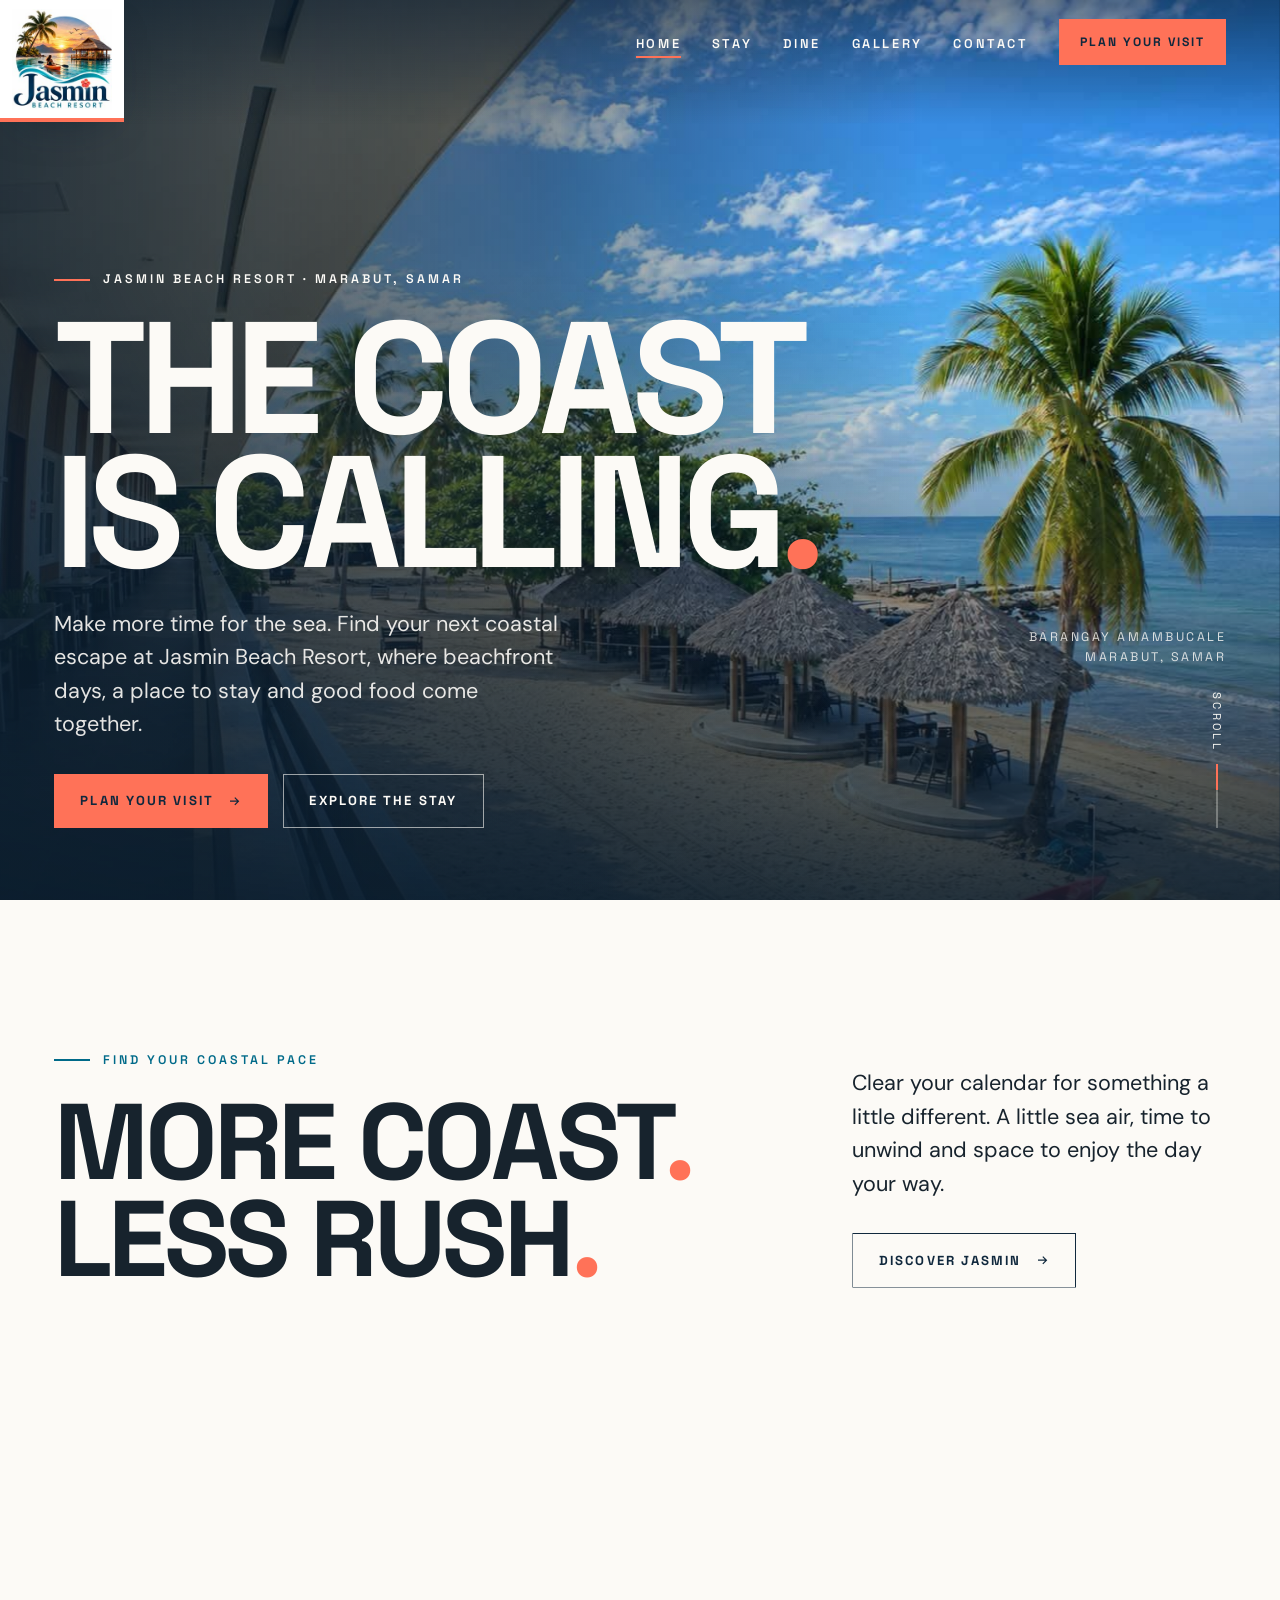
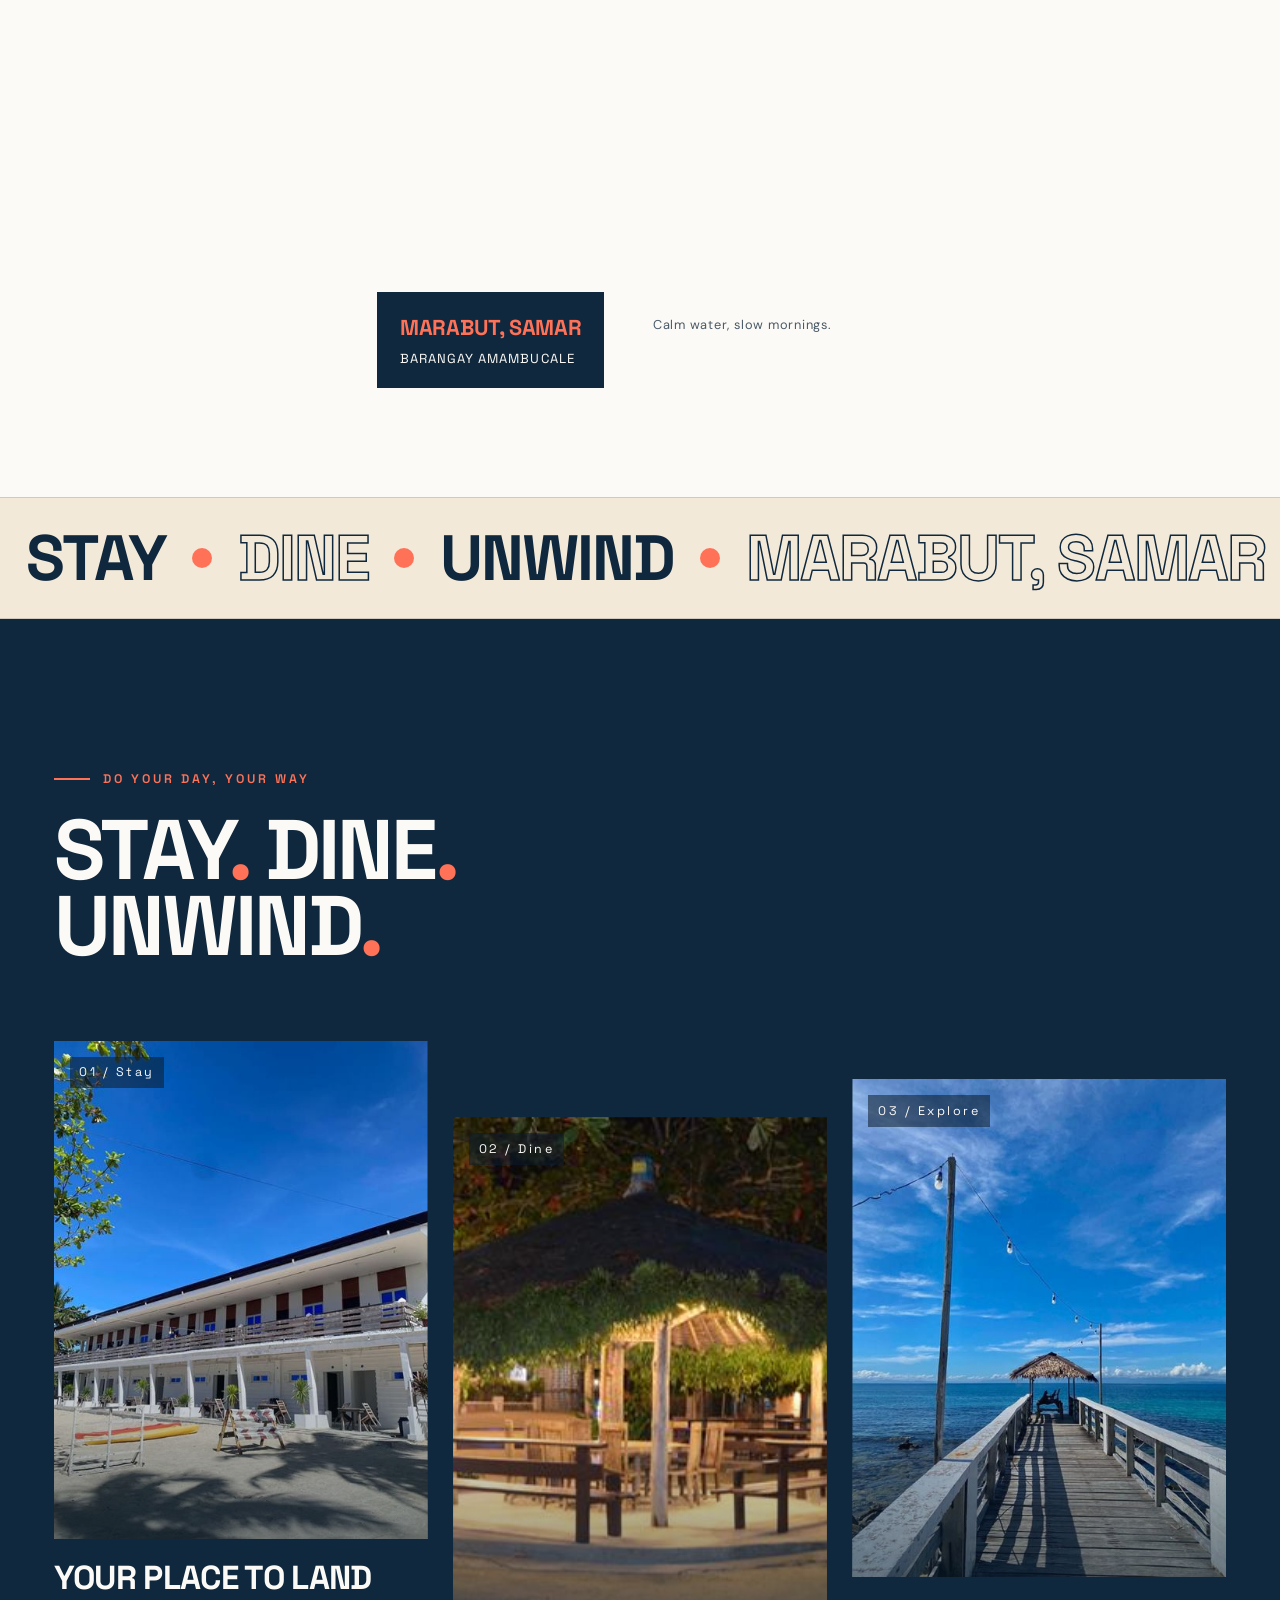
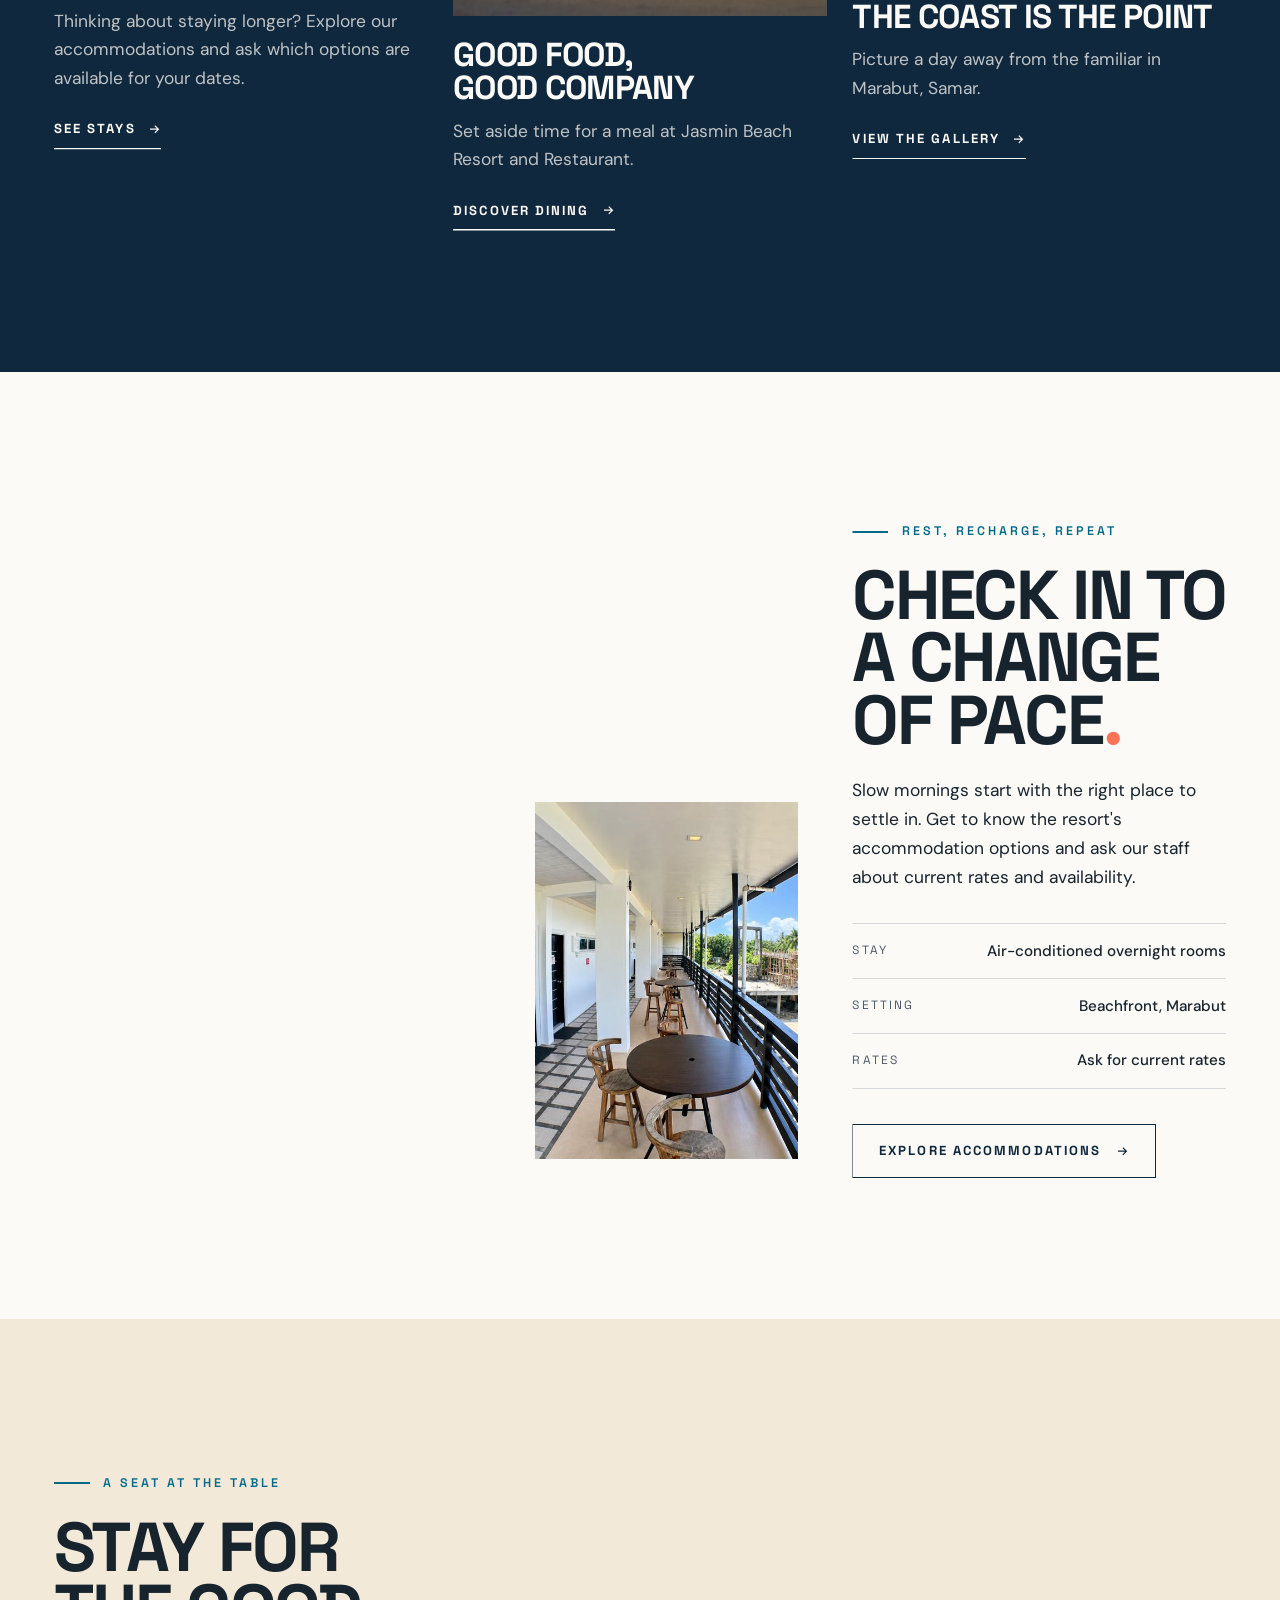
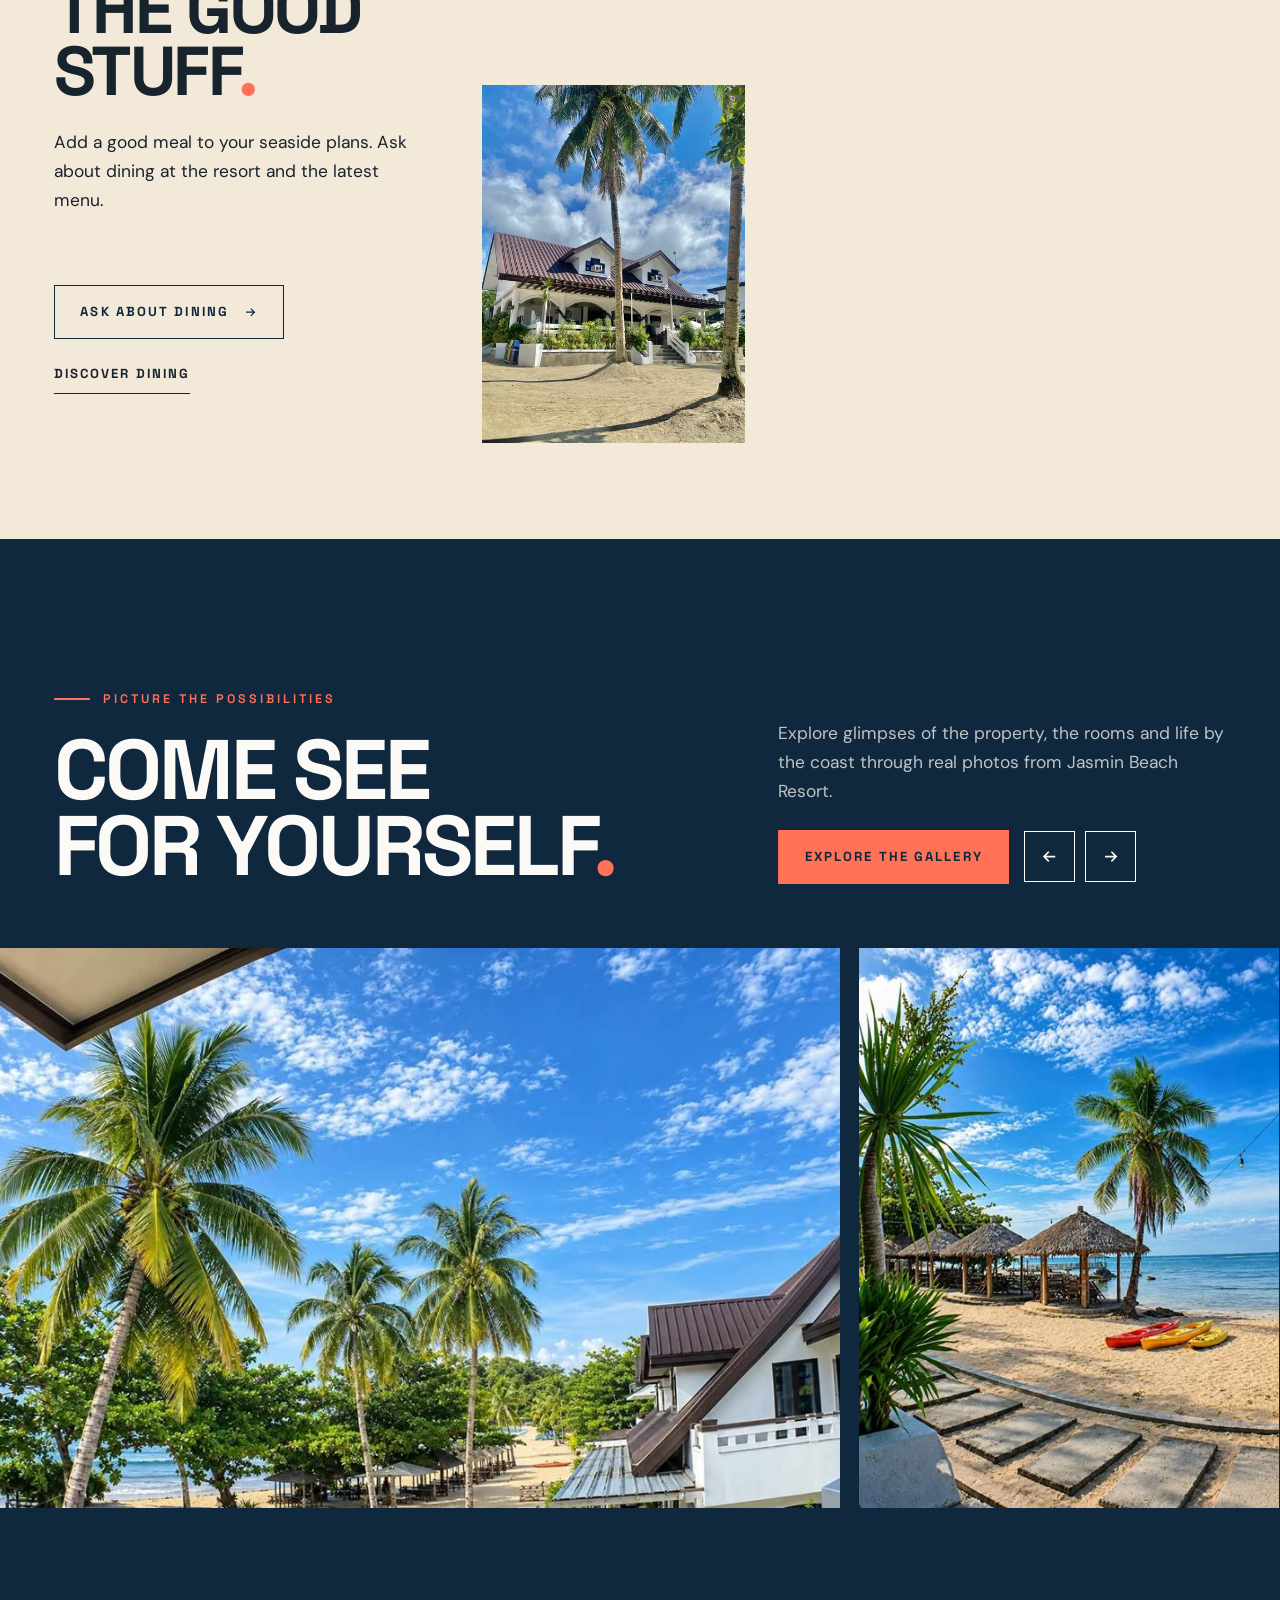
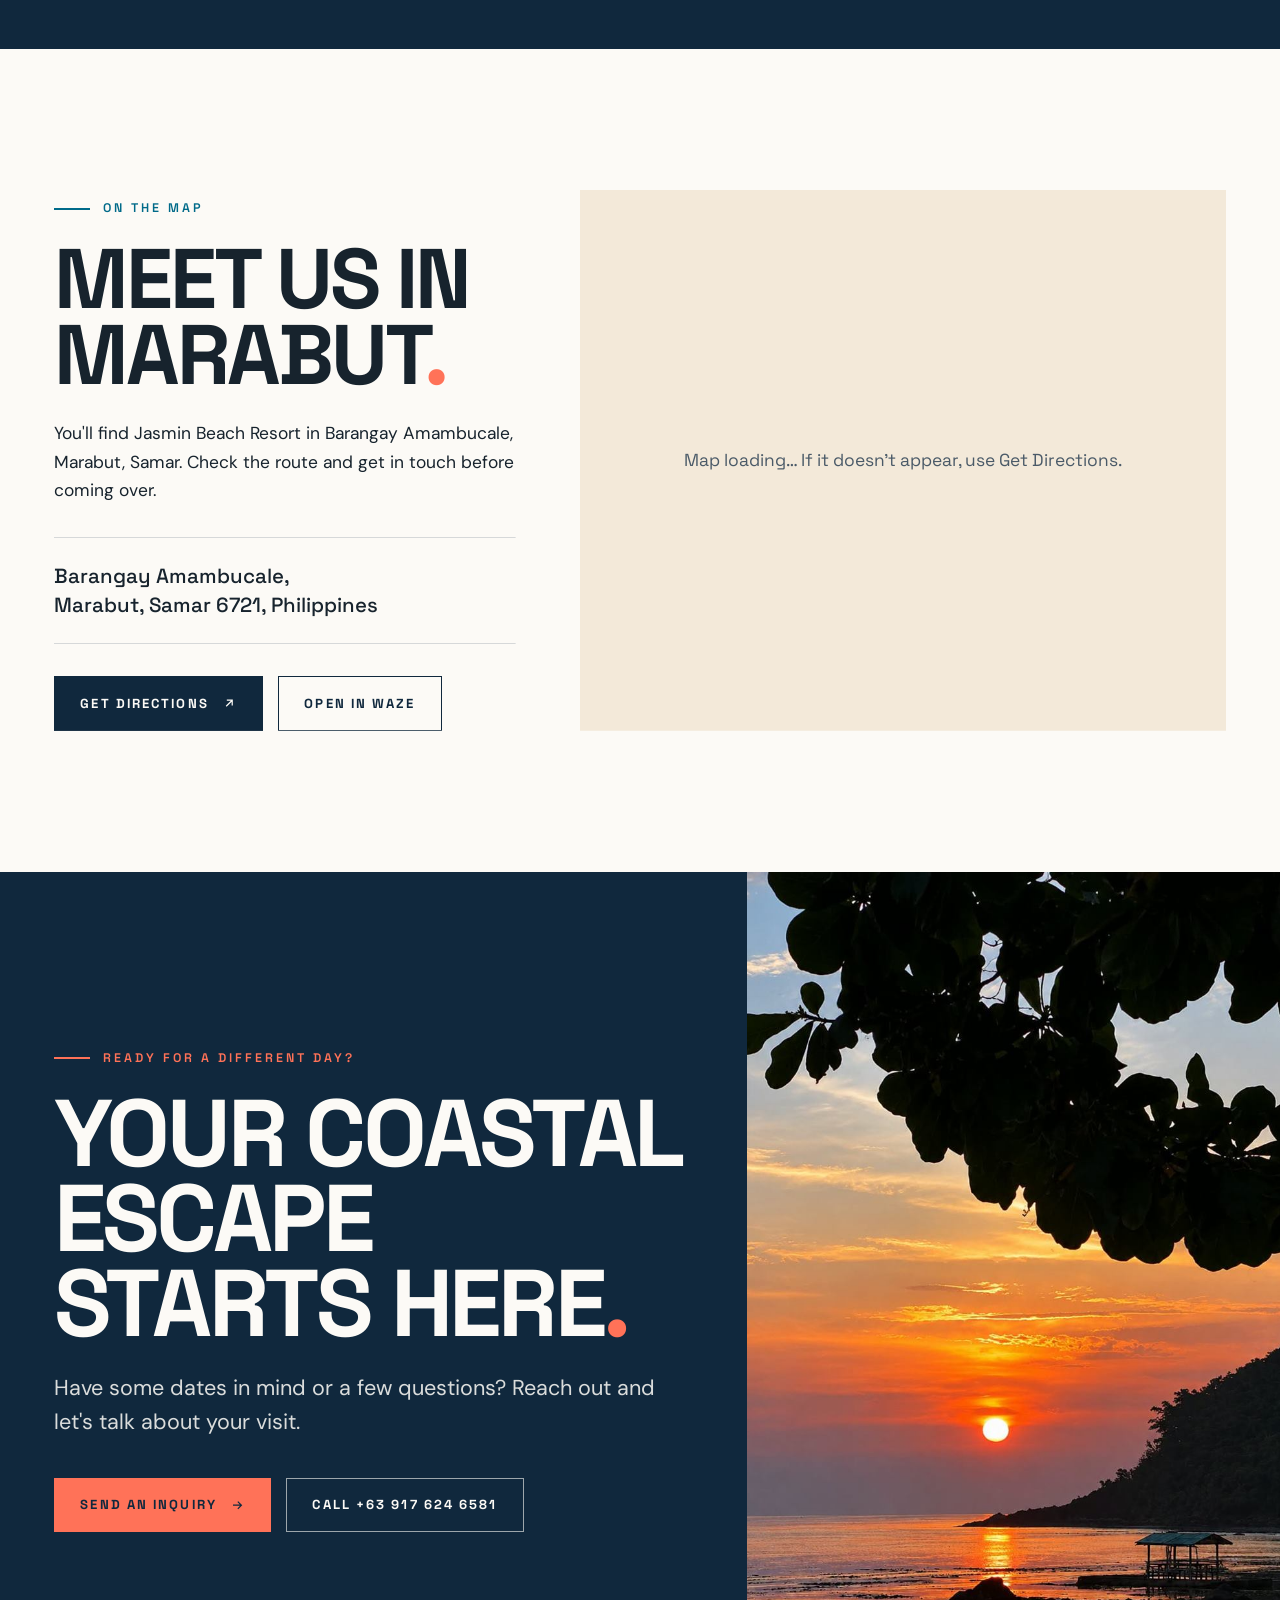
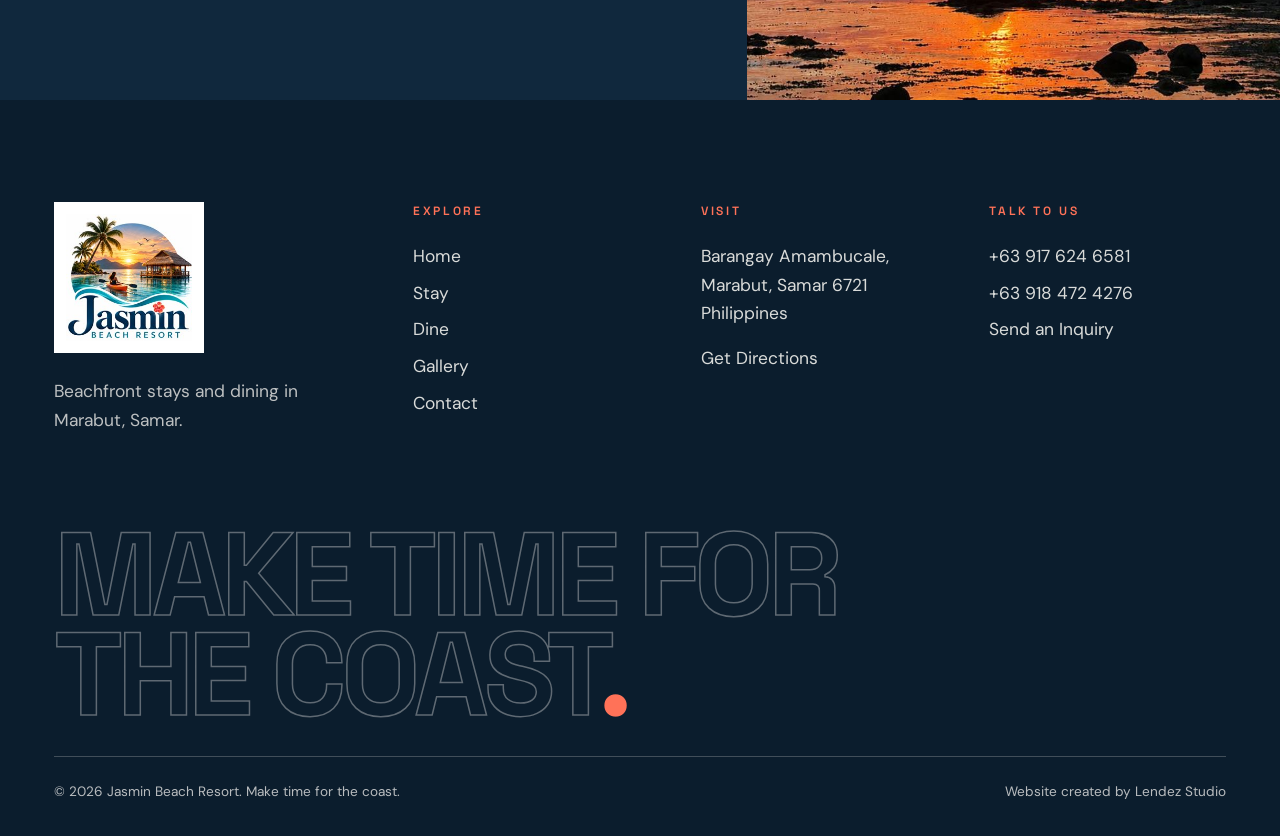
==== docs/index.html @ 387e416c "Initial Jasmin Beach Resort website Static coastal-editorial site for GitHub Pages (served from /doc" ====
<!doctype html>
<html lang="en">
<head>
  <meta charset="utf-8">
  <meta name="viewport" content="width=device-width, initial-scale=1">
  <title>Jasmin Beach Resort | Beachfront Stays in Marabut, Samar</title>
  <meta name="description" content="Discover Jasmin Beach Resort in Marabut, Samar. Explore beachfront stays, dining, and unforgettable coastal experiences. Plan your next getaway.">
  <link rel="canonical" href="https://lendezstudio.github.io/Jasmin-Beach-Resort/">
  <meta name="theme-color" content="#10283D">

  <link rel="icon" href="favicon.ico" sizes="any">
  <link rel="icon" type="image/png" sizes="32x32" href="favicon-32x32.png">
  <link rel="icon" type="image/png" sizes="16x16" href="favicon-16x16.png">
  <link rel="apple-touch-icon" sizes="180x180" href="apple-touch-icon.png">
  <link rel="manifest" href="site.webmanifest">

  <meta property="og:type" content="website">
  <meta property="og:site_name" content="Jasmin Beach Resort">
  <meta property="og:locale" content="en_PH">
  <meta property="og:title" content="Jasmin Beach Resort | The Coast Is Calling">
  <meta property="og:description" content="Sea air, a place to stay and time together. Explore Jasmin Beach Resort in Marabut, Samar.">
  <meta property="og:url" content="https://lendezstudio.github.io/Jasmin-Beach-Resort/">
  <meta property="og:image" content="https://lendezstudio.github.io/Jasmin-Beach-Resort/assets/img/jasmin-beach-resort-og.jpg">
  <meta property="og:image:secure_url" content="https://lendezstudio.github.io/Jasmin-Beach-Resort/assets/img/jasmin-beach-resort-og.jpg">
  <meta property="og:image:type" content="image/jpeg">
  <meta property="og:image:width" content="1200">
  <meta property="og:image:height" content="630">
  <meta property="og:image:alt" content="Jasmin Beach Resort logo beside thatched beach kiosks on the sand in Marabut, Samar, with the words The Coast Is Calling.">
  <meta name="twitter:card" content="summary_large_image">
  <meta name="twitter:title" content="Jasmin Beach Resort | The Coast Is Calling">
  <meta name="twitter:description" content="Sea air, a place to stay and time together. Explore Jasmin Beach Resort in Marabut, Samar.">
  <meta name="twitter:image" content="https://lendezstudio.github.io/Jasmin-Beach-Resort/assets/img/jasmin-beach-resort-og.jpg">
  <meta name="twitter:image:alt" content="Jasmin Beach Resort logo beside thatched beach kiosks on the sand in Marabut, Samar, with the words The Coast Is Calling.">

  <link rel="preload" href="assets/fonts/space-grotesk-latin-wght.woff2" as="font" type="font/woff2" crossorigin>
  <link rel="preload" as="image" href="assets/img/photos/beachfront-balcony-1600.jpg"
        imagesrcset="assets/img/photos/beachfront-balcony-480.jpg 480w, assets/img/photos/beachfront-balcony-960.jpg 960w, assets/img/photos/beachfront-balcony-1600.jpg 1448w"
        imagesizes="100vw" fetchpriority="high">
  <link rel="stylesheet" href="assets/css/styles.css">
  <script>document.documentElement.classList.add("js");</script>
  <script src="assets/js/main.js" defer></script>

  <script type="application/ld+json">
  {
    "@context": "https://schema.org",
    "@type": "Resort",
    "name": "Jasmin Beach Resort",
    "alternateName": "Jasmin Beach Resort and Restaurant",
    "description": "Beachfront resort with air-conditioned overnight accommodation and a restaurant in Marabut, Samar.",
    "url": "https://lendezstudio.github.io/Jasmin-Beach-Resort/",
    "image": "https://lendezstudio.github.io/Jasmin-Beach-Resort/assets/img/jasmin-beach-resort-og.jpg",
    "logo": "https://lendezstudio.github.io/Jasmin-Beach-Resort/assets/img/brand/logo-480.jpg",
    "address": {
      "@type": "PostalAddress",
      "streetAddress": "Barangay Amambucale",
      "addressLocality": "Marabut",
      "addressRegion": "Samar",
      "postalCode": "6721",
      "addressCountry": "PH"
    }
  }
  </script>
</head>
<body>
  <a class="skip-link" href="#main">Skip to content</a>

  <header class="site-header">
    <div class="container header-inner">
      <a class="brand" href="./" aria-label="Jasmin Beach Resort home">
        <img src="assets/img/brand/logo-240.jpg" srcset="assets/img/brand/logo-240.jpg 240w, assets/img/brand/logo-480.jpg 480w" sizes="100px" width="240" height="242" alt="Jasmin Beach Resort">
      </a>
      <nav class="primary-nav" aria-label="Main">
        <ul>
          <li><a href="./" aria-current="page">Home</a></li>
          <li><a href="stay.html">Stay</a></li>
          <li><a href="dine.html">Dine</a></li>
          <li><a href="gallery.html">Gallery</a></li>
          <li><a href="contact.html">Contact</a></li>
        </ul>
      </nav>
      <a class="btn btn--coral header-cta" href="contact.html#inquiry">Plan Your Visit</a>
      <button class="menu-toggle" type="button" aria-expanded="false" aria-controls="mobile-menu">
        <span>Menu</span><span class="bars" aria-hidden="true"></span>
      </button>
    </div>
  </header>

  <div class="mobile-menu" id="mobile-menu" aria-hidden="true" role="dialog" aria-modal="true" aria-label="Site menu">
    <div class="mobile-menu__top">
      <span class="mobile-menu__label">Jasmin Beach Resort</span>
      <button class="menu-close" type="button">Close
        <svg viewBox="0 0 24 24" fill="none" stroke="currentColor" stroke-width="2" aria-hidden="true"><path d="M5 5l14 14M19 5L5 19"/></svg>
      </button>
    </div>
    <nav aria-label="Mobile">
      <ol>
        <li><a href="./" aria-current="page">Home</a></li>
        <li><a href="stay.html">Stay</a></li>
        <li><a href="dine.html">Dine</a></li>
        <li><a href="gallery.html">Gallery</a></li>
        <li><a href="contact.html">Contact</a></li>
      </ol>
    </nav>
    <div class="mobile-menu__foot">
      <p>Barangay Amambucale, Marabut, Samar</p>
      <a class="tel" href="tel:+639176246581">+63 917 624 6581</a>
      <a class="btn btn--coral" href="contact.html#inquiry">Plan Your Visit</a>
    </div>
  </div>

  <main id="main">
    <!-- 01 · HERO -->
    <section class="hero" aria-labelledby="hero-title">
      <div class="hero__media">
        <img src="assets/img/photos/beachfront-balcony-1600.jpg"
             srcset="assets/img/photos/beachfront-balcony-480.jpg 480w, assets/img/photos/beachfront-balcony-960.jpg 960w, assets/img/photos/beachfront-balcony-1600.jpg 1448w"
             sizes="100vw" width="1448" height="937" fetchpriority="high" decoding="async"
             alt="View from the resort's upper walkway over thatched beach kiosks, palm trees and the sea at Jasmin Beach Resort">
      </div>
      <div class="container hero__inner">
        <p class="eyebrow hero__eyebrow">Jasmin Beach Resort · Marabut, Samar</p>
        <h1 class="hero__title" id="hero-title">
          <span class="line"><span>The Coast</span></span>
          <span class="line"><span>Is Calling<span class="dot">.</span></span></span>
        </h1>
        <div class="hero__bottom">
          <div>
            <p class="lead hero__lead">Make more time for the sea. Find your next coastal escape at Jasmin Beach Resort, where beachfront days, a place to stay and good food come together.</p>
            <div class="btn-row">
              <a class="btn btn--coral" href="contact.html#inquiry">Plan Your Visit
                <svg class="arrow" viewBox="0 0 24 24" fill="none" stroke="currentColor" stroke-width="2" aria-hidden="true"><path d="M5 12h14M13 6l6 6-6 6"/></svg></a>
              <a class="btn btn--light" href="stay.html">Explore the Stay</a>
            </div>
          </div>
          <div class="hero__aside">
            <span>Barangay Amambucale<br>Marabut, Samar</span>
            <a class="scroll-cue" href="#escape"><span>Scroll</span><span class="rail" aria-hidden="true"></span></a>
          </div>
        </div>
      </div>
    </section>

    <!-- 02 · THE ESCAPE -->
    <section class="section" id="escape" aria-labelledby="escape-title">
      <div class="container escape__grid">
        <div class="escape__head" data-reveal>
          <p class="eyebrow">Find your coastal pace</p>
          <h2 class="h2" id="escape-title">More coast<span class="dot">.</span><br>Less rush<span class="dot">.</span></h2>
        </div>
        <div class="escape__copy" data-reveal style="--d:.15s">
          <p class="lead">Clear your calendar for something a little different. A little sea air, time to unwind and space to enjoy the day your way.</p>
          <a class="btn btn--dark" href="gallery.html">Discover Jasmin
            <svg class="arrow" viewBox="0 0 24 24" fill="none" stroke="currentColor" stroke-width="2" aria-hidden="true"><path d="M5 12h14M13 6l6 6-6 6"/></svg></a>
        </div>
        <figure class="escape__media-a">
          <div data-reveal="mask" style="overflow:hidden">
            <img src="assets/img/photos/floating-cottages-960.jpg"
                 srcset="assets/img/photos/floating-cottages-480.jpg 480w, assets/img/photos/floating-cottages-960.jpg 960w, assets/img/photos/floating-cottages-1600.jpg 1258w"
                 sizes="(max-width: 900px) 70vw, 40vw" width="1258" height="985" loading="lazy" decoding="async"
                 alt="Two small cottages on floating platforms in clear turquoise water off the resort">
          </div>
          <p class="escape__stat"><strong>Marabut, Samar</strong>Barangay Amambucale</p>
        </figure>
        <figure class="escape__media-b">
          <div data-reveal="mask" style="overflow:hidden; --d:.1s">
            <img src="assets/img/photos/kayak-calm-water-960.jpg"
                 srcset="assets/img/photos/kayak-calm-water-480.jpg 480w, assets/img/photos/kayak-calm-water-960.jpg 960w, assets/img/photos/kayak-calm-water-1600.jpg 1600w"
                 sizes="(max-width: 900px) 70vw, 50vw" width="2048" height="1356" loading="lazy" decoding="async"
                 alt="Two people in life vests paddling a yellow kayak on calm water">
          </div>
          <figcaption>Calm water, slow mornings.</figcaption>
        </figure>
      </div>
    </section>

    <div class="marquee" aria-hidden="true">
      <div class="marquee__track">
        <div class="marquee__group">
          <span class="marquee__item">Stay</span><span class="marquee__sun"></span>
          <span class="marquee__item marquee__item--outline">Dine</span><span class="marquee__sun"></span>
          <span class="marquee__item">Unwind</span><span class="marquee__sun"></span>
          <span class="marquee__item marquee__item--outline">Marabut, Samar</span><span class="marquee__sun"></span>
        </div>
        <div class="marquee__group">
          <span class="marquee__item">Stay</span><span class="marquee__sun"></span>
          <span class="marquee__item marquee__item--outline">Dine</span><span class="marquee__sun"></span>
          <span class="marquee__item">Unwind</span><span class="marquee__sun"></span>
          <span class="marquee__item marquee__item--outline">Marabut, Samar</span><span class="marquee__sun"></span>
        </div>
      </div>
    </div>

    <!-- 03 · THE EXPERIENCE -->
    <section class="section section--navy on-dark" aria-labelledby="experience-title">
      <div class="container">
        <div class="experience__head">
          <div data-reveal>
            <p class="eyebrow">Do your day, your way</p>
            <h2 class="h2" id="experience-title">Stay<span class="dot">.</span> Dine<span class="dot">.</span><br>Unwind<span class="dot">.</span></h2>
          </div>
        </div>
        <div class="tiles">
          <article class="tile" data-reveal>
            <a class="tile__link" href="stay.html">
              <div class="tile__media">
                <span class="tile__num">01 / Stay</span>
                <img src="assets/img/photos/accommodation-block-960.jpg"
                     srcset="assets/img/photos/accommodation-block-480.jpg 480w, assets/img/photos/accommodation-block-960.jpg 720w"
                     sizes="(max-width: 900px) 92vw, 30vw" width="720" height="960" loading="lazy" decoding="async"
                     alt="Two-storey white accommodation building with balconies facing the sand">
              </div>
              <div class="tile__body">
                <h3 class="h3">Your place to land</h3>
                <p>Thinking about staying longer? Explore our accommodations and ask which options are available for your dates.</p>
                <span class="text-link">See Stays <svg class="arrow" viewBox="0 0 24 24" fill="none" stroke="currentColor" stroke-width="2" aria-hidden="true"><path d="M5 12h14M13 6l6 6-6 6"/></svg></span>
              </div>
            </a>
          </article>
          <article class="tile" data-reveal style="--d:.12s">
            <a class="tile__link" href="dine.html">
              <div class="tile__media">
                <span class="tile__num">02 / Dine</span>
                <img src="assets/img/photos/kiosk-night-960.jpg"
                     srcset="assets/img/photos/kiosk-night-480.jpg 480w, assets/img/photos/kiosk-night-960.jpg 960w, assets/img/photos/kiosk-night-1600.jpg 1600w"
                     sizes="(max-width: 900px) 92vw, 30vw" width="2048" height="1356" loading="lazy" decoding="async"
                     alt="Vine-covered open-air kiosk with wooden tables, softly lit in the evening">
              </div>
              <div class="tile__body">
                <h3 class="h3">Good food, good company</h3>
                <p>Set aside time for a meal at Jasmin Beach Resort and Restaurant.</p>
                <span class="text-link">Discover Dining <svg class="arrow" viewBox="0 0 24 24" fill="none" stroke="currentColor" stroke-width="2" aria-hidden="true"><path d="M5 12h14M13 6l6 6-6 6"/></svg></span>
              </div>
            </a>
          </article>
          <article class="tile" data-reveal style="--d:.24s">
            <a class="tile__link" href="gallery.html">
              <div class="tile__media">
                <span class="tile__num">03 / Explore</span>
                <img src="assets/img/photos/jetty-portrait-960.jpg"
                     srcset="assets/img/photos/jetty-portrait-480.jpg 480w, assets/img/photos/jetty-portrait-960.jpg 720w"
                     sizes="(max-width: 900px) 92vw, 30vw" width="720" height="960" loading="lazy" decoding="async"
                     alt="Wooden jetty with white railings leading to a thatched shelter over blue sea">
              </div>
              <div class="tile__body">
                <h3 class="h3">The coast is the point</h3>
                <p>Picture a day away from the familiar in Marabut, Samar.</p>
                <span class="text-link">View the Gallery <svg class="arrow" viewBox="0 0 24 24" fill="none" stroke="currentColor" stroke-width="2" aria-hidden="true"><path d="M5 12h14M13 6l6 6-6 6"/></svg></span>
              </div>
            </a>
          </article>
        </div>
      </div>
    </section>

    <!-- 04 · STAYS -->
    <section class="section" aria-labelledby="stays-title">
      <div class="container feature">
        <figure class="feature__media">
          <div data-reveal="mask" style="overflow:hidden">
            <img class="main" src="assets/img/photos/grounds-two-wings-960.jpg"
                 srcset="assets/img/photos/grounds-two-wings-480.jpg 480w, assets/img/photos/grounds-two-wings-960.jpg 960w, assets/img/photos/grounds-two-wings-1600.jpg 1313w"
                 sizes="(max-width: 900px) 92vw, 56vw" width="1313" height="1086" loading="lazy" decoding="async"
                 alt="White two-storey resort buildings and palm trees around a wide sandy courtyard">
          </div>
          <img class="inset" data-reveal style="--d:.3s" src="assets/img/photos/balcony-tables-480.jpg"
               srcset="assets/img/photos/balcony-tables-480.jpg 480w, assets/img/photos/balcony-tables-960.jpg 960w"
               sizes="(max-width: 900px) 38vw, 24vw" width="1086" height="1448" loading="lazy" decoding="async"
               alt="Upper-floor walkway with wooden bar tables and stools looking out over the grounds">
        </figure>
        <div class="feature__body" data-reveal>
          <p class="eyebrow">Rest, recharge, repeat</p>
          <h2 class="h2" id="stays-title">Check in to a change of pace<span class="dot">.</span></h2>
          <p>Slow mornings start with the right place to settle in. Get to know the resort's accommodation options and ask our staff about current rates and availability.</p>
          <ul class="facts" role="list">
            <li><span>Stay</span><span>Air-conditioned overnight rooms</span></li>
            <li><span>Setting</span><span>Beachfront, Marabut</span></li>
            <li><span>Rates</span><span>Ask for current rates</span></li>
          </ul>
          <a class="btn btn--dark" href="stay.html">Explore Accommodations
            <svg class="arrow" viewBox="0 0 24 24" fill="none" stroke="currentColor" stroke-width="2" aria-hidden="true"><path d="M5 12h14M13 6l6 6-6 6"/></svg></a>
        </div>
      </div>
    </section>

    <!-- 05 · DINING -->
    <section class="section section--sand" aria-labelledby="dining-title">
      <div class="container feature feature--flip">
        <figure class="feature__media">
          <div data-reveal="mask" style="overflow:hidden">
            <img class="main" src="assets/img/photos/kiosks-garden-tables-960.jpg"
                 srcset="assets/img/photos/kiosks-garden-tables-480.jpg 480w, assets/img/photos/kiosks-garden-tables-960.jpg 960w, assets/img/photos/kiosks-garden-tables-1600.jpg 1448w"
                 sizes="(max-width: 900px) 92vw, 56vw" width="1448" height="1086" loading="lazy" decoding="async"
                 alt="Shaded open-air kiosks with long wooden tables beneath leafy trees on white sand">
          </div>
          <img class="inset" data-reveal style="--d:.3s" src="assets/img/photos/main-building-palms-480.jpg"
               srcset="assets/img/photos/main-building-palms-480.jpg 480w, assets/img/photos/main-building-palms-960.jpg 720w"
               sizes="(max-width: 900px) 38vw, 24vw" width="720" height="960" loading="lazy" decoding="async"
               alt="The resort's arched main building framed by tall coconut palms">
        </figure>
        <div class="feature__body" data-reveal>
          <p class="eyebrow">A seat at the table</p>
          <h2 class="h2" id="dining-title">Stay for the good stuff<span class="dot">.</span></h2>
          <p>Add a good meal to your seaside plans. Ask about dining at the resort and the latest menu.</p>
          <div class="btn-row" style="margin-top:2.2rem">
            <a class="btn btn--dark" href="contact.html?interest=dining#inquiry">Ask About Dining
              <svg class="arrow" viewBox="0 0 24 24" fill="none" stroke="currentColor" stroke-width="2" aria-hidden="true"><path d="M5 12h14M13 6l6 6-6 6"/></svg></a>
            <a class="text-link" href="dine.html">Discover Dining</a>
          </div>
        </div>
      </div>
    </section>

    <!-- 06 · THE MOMENTS -->
    <section class="section section--navy on-dark" aria-labelledby="moments-title" data-strip>
      <div class="container moments__head">
        <div data-reveal>
          <p class="eyebrow">Picture the possibilities</p>
          <h2 class="h2" id="moments-title">Come see<br>for yourself<span class="dot">.</span></h2>
        </div>
        <div data-reveal style="--d:.15s">
          <p class="muted">Explore glimpses of the property, the rooms and life by the coast through real photos from Jasmin Beach Resort.</p>
          <div class="btn-row" style="margin-top:1.5rem; align-items:center">
            <a class="btn btn--coral" href="gallery.html">Explore the Gallery</a>
            <div class="strip-controls">
              <button class="icon-btn" type="button" data-strip-prev aria-label="Scroll photos left">
                <svg viewBox="0 0 24 24" fill="none" stroke="currentColor" stroke-width="2" aria-hidden="true"><path d="M19 12H5M11 6l-6 6 6 6"/></svg></button>
              <button class="icon-btn" type="button" data-strip-next aria-label="Scroll photos right">
                <svg viewBox="0 0 24 24" fill="none" stroke="currentColor" stroke-width="2" aria-hidden="true"><path d="M5 12h14M13 6l6 6-6 6"/></svg></button>
            </div>
          </div>
        </div>
      </div>
      <ul class="strip" role="list" aria-label="Resort photos">
        <li class="strip__item strip__item--wide"><a href="gallery.html"><img src="assets/img/photos/palms-shore-view-960.jpg" srcset="assets/img/photos/palms-shore-view-480.jpg 480w, assets/img/photos/palms-shore-view-960.jpg 960w" sizes="(max-width: 560px) 480px, 840px" width="1448" height="939" loading="lazy" decoding="async" alt="Coconut palms and leafy trees along the shoreline seen from an upper floor"></a></li>
        <li class="strip__item strip__item--tall"><a href="gallery.html"><img src="assets/img/photos/beach-path-palms-480.jpg" srcset="assets/img/photos/beach-path-palms-480.jpg 480w, assets/img/photos/beach-path-palms-960.jpg 960w" sizes="(max-width: 560px) 240px, 420px" width="1376" height="1824" loading="lazy" decoding="async" alt="Stepping-stone path through the sand to thatched kiosks, a palm tree and colourful kayaks"></a></li>
        <li class="strip__item strip__item--wide"><a href="gallery.html"><img src="assets/img/photos/boardwalk-to-resort-960.jpg" srcset="assets/img/photos/boardwalk-to-resort-480.jpg 480w, assets/img/photos/boardwalk-to-resort-960.jpg 960w" sizes="(max-width: 560px) 480px, 840px" width="1448" height="1086" loading="lazy" decoding="async" alt="Wooden boardwalk over clear water leading back to the beach and resort buildings"></a></li>
        <li class="strip__item strip__item--tall"><a href="gallery.html"><img src="assets/img/photos/shoreline-portrait-480.jpg" srcset="assets/img/photos/shoreline-portrait-480.jpg 480w, assets/img/photos/shoreline-portrait-960.jpg 960w" sizes="(max-width: 560px) 240px, 420px" width="1350" height="1800" loading="lazy" decoding="async" alt="Clear shallow water along a pebbled shore lined with palms and thatched shelters"></a></li>
        <li class="strip__item strip__item--wide"><a href="gallery.html"><img src="assets/img/photos/lounger-sea-view-960.jpg" srcset="assets/img/photos/lounger-sea-view-480.jpg 480w, assets/img/photos/lounger-sea-view-960.jpg 960w" sizes="(max-width: 560px) 480px, 840px" width="1311" height="952" loading="lazy" decoding="async" alt="Wooden lounge chair and benches on the shore facing blue sea and floating cottages"></a></li>
        <li class="strip__item strip__item--tall"><a href="gallery.html"><img src="assets/img/photos/veranda-coast-view-480.jpg" srcset="assets/img/photos/veranda-coast-view-480.jpg 480w, assets/img/photos/veranda-coast-view-960.jpg 960w" sizes="(max-width: 560px) 240px, 420px" width="1086" height="1448" loading="lazy" decoding="async" alt="View from a white veranda over the rocky shore to a small jetty and green headland"></a></li>
        <li class="strip__item strip__item--wide"><a href="gallery.html"><img src="assets/img/photos/beach-kiosks-960.jpg" srcset="assets/img/photos/beach-kiosks-480.jpg 480w, assets/img/photos/beach-kiosks-960.jpg 960w" sizes="(max-width: 560px) 480px, 840px" width="1448" height="1086" loading="lazy" decoding="async" alt="Row of thatched kiosks and tables under a large shade tree on the beach"></a></li>
        <li class="strip__item strip__item--wide"><a href="gallery.html"><img src="assets/img/photos/jetty-night-960.jpg" srcset="assets/img/photos/jetty-night-480.jpg 480w, assets/img/photos/jetty-night-960.jpg 960w" sizes="(max-width: 560px) 480px, 840px" width="2048" height="1356" loading="lazy" decoding="async" alt="String lights glowing along the wooden jetty at night"></a></li>
      </ul>
    </section>

    <!-- 07 · THE PLACE -->
    <section class="section" aria-labelledby="place-title">
      <div class="container place">
        <div class="place__body" data-reveal>
          <p class="eyebrow">On the map</p>
          <h2 class="h2" id="place-title">Meet us in Marabut<span class="dot">.</span></h2>
          <p>You'll find Jasmin Beach Resort in Barangay Amambucale, Marabut, Samar. Check the route and get in touch before coming over.</p>
          <address class="place__address">Barangay Amambucale,<br>Marabut, Samar 6721, Philippines</address>
          <div class="btn-row">
            <a class="btn btn--solid" href="https://www.google.com/maps/dir/?api=1&amp;destination=Jasmin%20Beach%20Resort%2C%20Amambucale%2C%20Marabut%2C%20Samar" target="_blank" rel="noopener">Get Directions
              <svg class="arrow" viewBox="0 0 24 24" fill="none" stroke="currentColor" stroke-width="2" aria-hidden="true"><path d="M7 17 17 7M8 7h9v9"/></svg><span class="visually-hidden">(opens Google Maps in a new tab)</span></a>
            <a class="btn btn--dark" href="https://waze.com/ul?q=Jasmin%20Beach%20Resort%20Marabut%20Samar&amp;navigate=yes" target="_blank" rel="noopener">Open in Waze<span class="visually-hidden">(opens in a new tab)</span></a>
          </div>
        </div>
        <div class="map-frame" data-reveal style="--d:.15s">
          <p class="map-frame__fallback">Map loading… If it doesn't appear, use Get Directions.</p>
          <iframe title="Map showing Jasmin Beach Resort in Marabut, Samar"
                  src="https://maps.google.com/maps?q=Jasmin%20Beach%20Resort%2C%20Amambucale%2C%20Marabut%2C%20Samar&amp;z=13&amp;output=embed"
                  loading="lazy" referrerpolicy="no-referrer-when-downgrade"></iframe>
        </div>
      </div>
    </section>

    <!-- 08 · CLOSING CTA -->
    <section class="closing" aria-labelledby="closing-title">
      <div class="closing__body on-dark">
        <div data-reveal>
          <p class="eyebrow">Ready for a different day?</p>
          <h2 class="h2" id="closing-title">Your coastal escape starts here<span class="dot">.</span></h2>
          <p class="lead">Have some dates in mind or a few questions? Reach out and let's talk about your visit.</p>
          <div class="btn-row">
            <a class="btn btn--coral" href="contact.html#inquiry">Send an Inquiry
              <svg class="arrow" viewBox="0 0 24 24" fill="none" stroke="currentColor" stroke-width="2" aria-hidden="true"><path d="M5 12h14M13 6l6 6-6 6"/></svg></a>
            <a class="btn btn--light" href="tel:+639176246581">Call +63 917 624 6581</a>
          </div>
        </div>
      </div>
      <div class="closing__media">
        <img src="assets/img/photos/sunset-headland-960.jpg"
             srcset="assets/img/photos/sunset-headland-480.jpg 480w, assets/img/photos/sunset-headland-960.jpg 960w, assets/img/photos/sunset-headland-1600.jpg 1086w"
             sizes="(max-width: 900px) 100vw, 42vw" width="1086" height="1448" loading="lazy" decoding="async"
             alt="Orange sunset over the sea beside a dark headland, framed by leaves">
      </div>
    </section>
  </main>

  <footer class="site-footer">
    <div class="container">
      <div class="footer-grid">
        <div class="footer-brand">
          <img src="assets/img/brand/logo-240.jpg" srcset="assets/img/brand/logo-240.jpg 240w, assets/img/brand/logo-480.jpg 480w" sizes="150px" width="240" height="242" loading="lazy" alt="Jasmin Beach Resort">
          <p>Beachfront stays and dining in Marabut, Samar.</p>
        </div>
        <div class="footer-col">
          <h2>Explore</h2>
          <ul>
            <li><a href="./">Home</a></li>
            <li><a href="stay.html">Stay</a></li>
            <li><a href="dine.html">Dine</a></li>
            <li><a href="gallery.html">Gallery</a></li>
            <li><a href="contact.html">Contact</a></li>
          </ul>
        </div>
        <div class="footer-col">
          <h2>Visit</h2>
          <address>Barangay Amambucale,<br>Marabut, Samar 6721<br>Philippines</address>
          <ul style="margin-top:1rem">
            <li><a href="https://www.google.com/maps/dir/?api=1&amp;destination=Jasmin%20Beach%20Resort%2C%20Amambucale%2C%20Marabut%2C%20Samar" target="_blank" rel="noopener">Get Directions<span class="visually-hidden"> (opens in a new tab)</span></a></li>
          </ul>
        </div>
        <div class="footer-col">
          <h2>Talk to us</h2>
          <ul>
            <!-- Published numbers awaiting confirmation by the resort before launch. -->
            <li><a href="tel:+639176246581">+63 917 624 6581</a></li>
            <li><a href="tel:+639184724276">+63 918 472 4276</a></li>
            <li><a href="contact.html#inquiry">Send an Inquiry</a></li>
          </ul>
        </div>
      </div>
      <p class="footer-word" aria-hidden="true">Make time for the coast<span class="dot">.</span></p>
      <div class="footer-bottom">
        <p>© <span data-year>2026</span> Jasmin Beach Resort. Make time for the coast.</p>
        <p>Website created by Lendez Studio</p>
      </div>
    </div>
  </footer>

  <nav class="action-bar" aria-label="Quick actions">
    <a class="btn btn--call" href="tel:+639176246581" aria-label="Call the resort">
      <svg viewBox="0 0 24 24" fill="none" stroke="currentColor" stroke-width="2" aria-hidden="true"><path d="M22 16.9v3a2 2 0 0 1-2.2 2 19.8 19.8 0 0 1-8.6-3.1 19.5 19.5 0 0 1-6-6A19.8 19.8 0 0 1 2.1 4.2 2 2 0 0 1 4.1 2h3a2 2 0 0 1 2 1.7c.1.9.4 1.8.7 2.7a2 2 0 0 1-.5 2.1L8 9.8a16 16 0 0 0 6 6l1.3-1.3a2 2 0 0 1 2.1-.4c.9.3 1.8.6 2.7.7a2 2 0 0 1 1.7 2z"/></svg> Call</a>
    <a class="btn btn--coral" href="contact.html#inquiry">Plan Your Visit</a>
  </nav>
</body>
</html>
---- docs/assets/css/styles.css ----
/* ==========================================================================
   Jasmin Beach Resort — Coastal Editorial
   Design system: deep ocean navy, bright ocean, sunset coral, warm sand, paper.
   ========================================================================== */

@font-face {
  font-family: "Space Grotesk";
  src: url("../fonts/space-grotesk-latin-wght.woff2") format("woff2");
  font-weight: 300 700;
  font-display: swap;
}
@font-face {
  font-family: "DM Sans";
  src: url("../fonts/dm-sans-latin-wght.woff2") format("woff2");
  font-weight: 100 1000;
  font-display: swap;
}

:root {
  --navy: #10283d;
  --navy-deep: #0b1d2d;
  --ink: #17232d;
  --ocean: #007fa3;
  --ocean-deep: #006a89;
  --coral: #ff7258;
  --coral-soft: #ff8f7a;
  --sand: #f3e9d9;
  --sand-deep: #e8d9c0;
  --paper: #fcfaf6;
  --line: rgba(16, 40, 61, 0.16);
  --line-light: rgba(252, 250, 246, 0.22);
  --muted: #4a5a68;
  --muted-light: rgba(252, 250, 246, 0.74);

  --font-display: "Space Grotesk", "Segoe UI", system-ui, sans-serif;
  --font-body: "DM Sans", "Segoe UI", system-ui, sans-serif;

  --gutter: clamp(1rem, 4.2vw, 4rem);
  --max: 1440px;
  --section: clamp(5rem, 11vw, 10rem);
  --header-h: 84px;
  --ease: cubic-bezier(0.22, 1, 0.36, 1);
  --ease-in-out: cubic-bezier(0.65, 0, 0.35, 1);
}

/* ---------- Reset ---------- */
*,
*::before,
*::after { box-sizing: border-box; }
html { -webkit-text-size-adjust: 100%; text-size-adjust: 100%; scroll-behavior: smooth; scroll-padding-top: calc(var(--header-h) + 1rem); }
body {
  margin: 0;
  background: var(--paper);
  color: var(--ink);
  font-family: var(--font-body);
  font-size: clamp(1rem, 0.96rem + 0.2vw, 1.0875rem);
  line-height: 1.65;
  -webkit-font-smoothing: antialiased;
  -moz-osx-font-smoothing: grayscale;
  overflow-x: hidden;
}
img, svg, iframe { display: block; max-width: 100%; }
img { height: auto; }
a { color: inherit; }
button, input, select, textarea { font: inherit; color: inherit; }
h1, h2, h3, h4, p, ul, ol, figure, blockquote, dl, dd { margin: 0; }
ul[role="list"], ol[role="list"] { list-style: none; padding: 0; }
::selection { background: var(--coral); color: var(--navy); }

:focus-visible {
  outline: 3px solid var(--coral);
  outline-offset: 3px;
}

.skip-link {
  position: fixed;
  top: 0.75rem; left: 0.75rem;
  z-index: 200;
  padding: 0.8rem 1.2rem;
  background: var(--coral); color: var(--navy);
  font-weight: 700; text-decoration: none;
  transform: translateY(-160%);
  transition: transform 0.25s var(--ease);
}
.skip-link:focus { transform: none; }

.visually-hidden {
  position: absolute !important;
  width: 1px; height: 1px;
  overflow: hidden; clip: rect(0 0 0 0); clip-path: inset(50%);
  white-space: nowrap;
}

/* ---------- Layout ---------- */
.container {
  width: 100%;
  max-width: var(--max);
  margin-inline: auto;
  padding-inline: var(--gutter);
}
.section { padding-block: var(--section); position: relative; }
.section--sand { background: var(--sand); }
.section--navy { background: var(--navy); color: var(--paper); }
.section--tight { padding-block: clamp(3.5rem, 7vw, 6rem); }

/* ---------- Type ---------- */
.eyebrow {
  display: inline-flex;
  align-items: center;
  gap: 0.85rem;
  font-family: var(--font-display);
  font-size: 0.78rem;
  font-weight: 600;
  letter-spacing: 0.24em;
  text-transform: uppercase;
  color: var(--ocean-deep);
}
.eyebrow::before {
  content: "";
  width: 2.25rem; height: 2px;
  background: currentColor;
}
.section--navy .eyebrow,
.on-dark .eyebrow { color: var(--coral); }

.display,
.h1, .h2, .h3 {
  font-family: var(--font-display);
  font-weight: 700;
  text-transform: uppercase;
  letter-spacing: -0.035em;
  line-height: 0.9;
  text-wrap: balance;
}
.h1 { font-size: clamp(3rem, 9.4vw, 9.5rem); }
.h2 { font-size: clamp(2.5rem, 6.6vw, 6.4rem); }
.h3 { font-size: clamp(1.6rem, 2.6vw, 2.35rem); line-height: 1; letter-spacing: -0.02em; }
.dot { color: var(--coral); }

.lead {
  font-size: clamp(1.1rem, 1rem + 0.5vw, 1.35rem);
  line-height: 1.55;
  max-width: 34em;
}
.muted { color: var(--muted); }
.section--navy .muted, .on-dark .muted { color: var(--muted-light); }
.small-print {
  font-size: 0.875rem;
  color: var(--muted);
  max-width: 44em;
}
.section--navy .small-print { color: var(--muted-light); }

.stack > * + * { margin-top: var(--stack, 1.5rem); }

/* ---------- Buttons ---------- */
.btn {
  --btn-bg: transparent;
  --btn-fg: currentColor;
  --btn-bd: currentColor;
  display: inline-flex;
  align-items: center;
  justify-content: center;
  gap: 0.85rem;
  min-height: 3.4rem;
  padding: 0.95rem 1.6rem;
  border: 1.5px solid var(--btn-bd);
  background: var(--btn-bg);
  color: var(--btn-fg);
  font-family: var(--font-display);
  font-size: 0.82rem;
  font-weight: 700;
  letter-spacing: 0.16em;
  text-transform: uppercase;
  text-decoration: none;
  line-height: 1.2;
  cursor: pointer;
  position: relative;
  isolation: isolate;
  overflow: hidden;
  transition: color 0.35s var(--ease), border-color 0.35s var(--ease), background-color 0.35s var(--ease);
}
.btn::before {
  content: "";
  position: absolute; inset: 0;
  z-index: -1;
  background: var(--btn-hover, var(--navy));
  transform: scaleX(0);
  transform-origin: right;
  transition: transform 0.45s var(--ease);
}
.btn:hover::before, .btn:focus-visible::before { transform: scaleX(1); transform-origin: left; }
.btn .arrow { width: 1.1em; height: 1.1em; flex: none; transition: transform 0.35s var(--ease); }
.btn:hover .arrow { transform: translateX(4px); }

.btn--coral { --btn-bg: var(--coral); --btn-fg: var(--navy); --btn-bd: var(--coral); --btn-hover: var(--paper); }
.btn--coral:hover, .btn--coral:focus-visible { --btn-bd: var(--paper); }
.section--sand .btn--coral:hover, .section--paper .btn--coral:hover,
.on-light .btn--coral:hover { --btn-hover: var(--navy); --btn-fg: var(--paper); --btn-bd: var(--navy); }
.btn--light { --btn-fg: var(--paper); --btn-bd: rgba(252, 250, 246, 0.6); --btn-hover: var(--paper); }
.btn--light:hover, .btn--light:focus-visible { --btn-fg: var(--navy); --btn-bd: var(--paper); }
.btn--dark { --btn-fg: var(--navy); --btn-bd: var(--navy); --btn-hover: var(--navy); }
.btn--dark:hover, .btn--dark:focus-visible { --btn-fg: var(--paper); }
.btn--solid { --btn-bg: var(--navy); --btn-fg: var(--paper); --btn-bd: var(--navy); --btn-hover: var(--ocean-deep); }
.btn--solid:hover { --btn-bd: var(--ocean-deep); }

.btn-row { display: flex; flex-wrap: wrap; gap: 0.9rem; align-items: center; }

.text-link {
  display: inline-flex;
  align-items: center;
  gap: 0.7rem;
  font-family: var(--font-display);
  font-size: 0.82rem;
  font-weight: 700;
  letter-spacing: 0.16em;
  text-transform: uppercase;
  text-decoration: none;
  padding-block: 0.6rem;
  background: linear-gradient(currentColor, currentColor) left bottom / 100% 1.5px no-repeat;
  transition: background-size 0.4s var(--ease), color 0.3s;
}
.text-link:hover { background-size: 35% 1.5px; color: var(--coral); }
.text-link .arrow { width: 1.1em; height: 1.1em; transition: transform 0.35s var(--ease); }
.text-link:hover .arrow { transform: translateX(4px); }

/* ---------- Header ---------- */
.site-header {
  position: fixed;
  inset: 0 0 auto;
  z-index: 100;
  height: var(--header-h);
  color: var(--paper);
  transition: background-color 0.4s var(--ease), color 0.4s var(--ease), box-shadow 0.4s var(--ease), transform 0.45s var(--ease);
}
.site-header::before {
  content: "";
  position: absolute; inset: 0 0 -40px;
  background: linear-gradient(180deg, rgba(11, 29, 45, 0.55), rgba(11, 29, 45, 0));
  pointer-events: none;
  transition: opacity 0.4s;
}
.site-header.is-solid,
.header-solid .site-header {
  background: rgba(252, 250, 246, 0.94);
  -webkit-backdrop-filter: blur(14px);
  backdrop-filter: blur(14px);
  color: var(--navy);
  box-shadow: 0 1px 0 var(--line);
}
.site-header.is-solid::before,
.header-solid .site-header::before { opacity: 0; }
.site-header.is-hidden { transform: translateY(-100%); }
.site-header.is-hidden .brand { transform: translateY(-30px); }

.header-inner {
  position: relative;
  height: 100%;
  display: flex;
  align-items: center;
  justify-content: flex-end;
  gap: clamp(1rem, 2.4vw, 2.5rem);
}

/* The logo hangs from the top edge like a printed tag, keeping the full-colour
   artwork readable over photography. */
.brand {
  position: absolute;
  top: 0;
  left: 0;
  display: block;
  padding: 0.55rem 0.75rem 0.75rem;
  background: #fff;
  box-shadow: 0 18px 40px -22px rgba(11, 29, 45, 0.55);
  transition: padding 0.4s var(--ease), transform 0.45s var(--ease);
}
.brand img { width: 100px; height: auto; transition: width 0.4s var(--ease); }
.is-solid .brand img, .header-solid .brand img { width: 74px; }
.brand::after {
  content: "";
  position: absolute;
  left: 0; right: 0; bottom: 0;
  height: 4px;
  background: var(--coral);
}

.primary-nav ul {
  display: flex;
  align-items: center;
  gap: clamp(1.25rem, 2.4vw, 2.6rem);
  list-style: none;
  margin: 0; padding: 0;
}
.primary-nav a {
  position: relative;
  font-family: var(--font-display);
  font-size: 0.8rem;
  font-weight: 600;
  letter-spacing: 0.2em;
  text-transform: uppercase;
  text-decoration: none;
  padding-block: 0.6rem;
}
.primary-nav a::after {
  content: "";
  position: absolute;
  left: 0; right: 0; bottom: 0.2rem;
  height: 2px;
  background: var(--coral);
  transform: scaleX(0);
  transform-origin: right;
  transition: transform 0.4s var(--ease);
}
.primary-nav a:hover::after,
.primary-nav a[aria-current="page"]::after { transform: scaleX(1); transform-origin: left; }

.header-cta { min-height: 2.9rem; padding: 0.7rem 1.25rem; font-size: 0.76rem; }

.menu-toggle {
  display: none;
  align-items: center;
  gap: 0.75rem;
  min-height: 2.9rem;
  padding: 0.5rem 0.25rem 0.5rem 0.75rem;
  background: none;
  border: 0;
  font-family: var(--font-display);
  font-size: 0.78rem;
  font-weight: 700;
  letter-spacing: 0.2em;
  text-transform: uppercase;
  cursor: pointer;
}
.menu-toggle .bars { position: relative; width: 28px; height: 12px; }
.menu-toggle .bars::before,
.menu-toggle .bars::after {
  content: "";
  position: absolute; left: 0; right: 0;
  height: 2px;
  background: currentColor;
  transition: transform 0.4s var(--ease), top 0.4s var(--ease), width 0.4s var(--ease);
}
.menu-toggle .bars::before { top: 0; }
.menu-toggle .bars::after { top: 10px; width: 70%; left: auto; }

/* ---------- Mobile menu ---------- */
.mobile-menu {
  position: fixed;
  inset: 0;
  z-index: 150;
  display: flex;
  flex-direction: column;
  background: var(--navy);
  color: var(--paper);
  padding: 1.25rem var(--gutter) 2rem;
  overflow-y: auto;
  visibility: hidden;
  clip-path: inset(0 0 100% 0);
  transition: clip-path 0.6s var(--ease-in-out), visibility 0s linear 0.6s;
}
.mobile-menu.is-open {
  visibility: visible;
  clip-path: inset(0 0 0 0);
  transition: clip-path 0.6s var(--ease-in-out), visibility 0s;
}
.mobile-menu__top { display: flex; align-items: center; justify-content: space-between; min-height: 3rem; }
.mobile-menu__top .menu-close {
  display: inline-flex; align-items: center; gap: 0.6rem;
  background: none; border: 0; padding: 0.6rem 0.25rem 0.6rem 0.75rem;
  font-family: var(--font-display); font-weight: 700; font-size: 0.78rem;
  letter-spacing: 0.2em; text-transform: uppercase; cursor: pointer;
}
.mobile-menu__top .menu-close svg { width: 22px; height: 22px; }
.mobile-menu__label { font-family: var(--font-display); font-size: 0.78rem; letter-spacing: 0.24em; text-transform: uppercase; color: var(--coral); }
.mobile-menu nav { margin-block: auto; padding-block: 2rem; }
.mobile-menu ol { list-style: none; margin: 0; padding: 0; counter-reset: m; }
.mobile-menu li { counter-increment: m; border-bottom: 1px solid var(--line-light); }
.mobile-menu li a {
  display: flex;
  align-items: baseline;
  gap: 1rem;
  padding-block: 0.7rem;
  font-family: var(--font-display);
  font-size: clamp(2.4rem, 11vw, 4.2rem);
  font-weight: 700;
  line-height: 1;
  letter-spacing: -0.03em;
  text-transform: uppercase;
  text-decoration: none;
  opacity: 0;
  transform: translateY(24px);
  transition: opacity 0.5s var(--ease), transform 0.6s var(--ease), color 0.3s;
}
.mobile-menu li a::before {
  content: counter(m, decimal-leading-zero);
  font-size: 0.8rem;
  letter-spacing: 0.1em;
  color: var(--coral);
  transform: translateY(-1.6em);
}
.mobile-menu li a[aria-current="page"] { color: var(--coral); }
.mobile-menu.is-open li a { opacity: 1; transform: none; }
.mobile-menu.is-open li:nth-child(1) a { transition-delay: 0.18s; }
.mobile-menu.is-open li:nth-child(2) a { transition-delay: 0.23s; }
.mobile-menu.is-open li:nth-child(3) a { transition-delay: 0.28s; }
.mobile-menu.is-open li:nth-child(4) a { transition-delay: 0.33s; }
.mobile-menu.is-open li:nth-child(5) a { transition-delay: 0.38s; }
.mobile-menu__foot { display: grid; gap: 1.25rem; }
.mobile-menu__foot p { color: var(--muted-light); font-size: 0.95rem; }
.mobile-menu__foot a.tel { color: var(--paper); text-decoration: none; font-family: var(--font-display); font-weight: 600; font-size: 1.15rem; }
.mobile-menu .btn { width: 100%; }
body.menu-open { overflow: hidden; }

/* ---------- Hero (home) ---------- */
.hero {
  position: relative;
  min-height: 100vh;
  min-height: 100svh;
  display: flex;
  align-items: flex-end;
  color: var(--paper);
  background: var(--navy);
  overflow: hidden;
  isolation: isolate;
}
.hero__media {
  position: absolute; inset: 0;
  z-index: -2;
}
.hero__media img {
  width: 100%; height: 100%;
  object-fit: cover;
  object-position: 62% 50%;
  animation: hero-zoom 2.6s var(--ease) both;
}
.hero::before {
  content: "";
  position: absolute; inset: 0;
  z-index: -1;
  background:
    linear-gradient(90deg, rgba(11, 29, 45, 0.82) 0%, rgba(11, 29, 45, 0.5) 42%, rgba(11, 29, 45, 0) 72%),
    linear-gradient(0deg, rgba(11, 29, 45, 0.9) 0%, rgba(11, 29, 45, 0.25) 45%, rgba(11, 29, 45, 0) 70%);
}
.hero__inner {
  width: 100%;
  padding-top: calc(var(--header-h) + 5rem);
  padding-bottom: clamp(2.5rem, 6vw, 4.5rem);
}
.hero__eyebrow { color: var(--paper); }
.hero__eyebrow::before { background: var(--coral); }
.hero__title {
  margin-block: 1.4rem 1.8rem;
  font-family: var(--font-display);
  font-weight: 700;
  font-size: clamp(3rem, 12.4vw, 13.75rem);
  line-height: 0.84;
  letter-spacing: -0.05em;
  text-transform: uppercase;
}
.hero__title .line { display: block; overflow: hidden; padding-bottom: 0.04em; margin-bottom: -0.04em; }
.hero__title .line > span { display: inline-block; animation: rise 1.2s var(--ease) both; }
.hero__title .line:nth-child(2) > span { animation-delay: 0.12s; }
.hero__bottom {
  display: grid;
  grid-template-columns: minmax(0, 1fr) auto;
  align-items: end;
  gap: 2rem;
}
.hero__lead { max-width: 32rem; color: rgba(252, 250, 246, 0.9); animation: fade-up 1s 0.45s var(--ease) both; }
.hero .btn-row { margin-top: 2rem; animation: fade-up 1s 0.6s var(--ease) both; }
.hero__eyebrow { animation: fade-up 1s 0.1s var(--ease) both; }
.hero__aside {
  display: grid;
  justify-items: end;
  gap: 1.5rem;
  text-align: right;
  font-family: var(--font-display);
  font-size: 0.78rem;
  letter-spacing: 0.2em;
  text-transform: uppercase;
  color: rgba(252, 250, 246, 0.82);
  animation: fade-up 1s 0.8s var(--ease) both;
}
.scroll-cue {
  display: inline-flex;
  flex-direction: column;
  align-items: center;
  gap: 0.75rem;
  color: var(--paper);
  text-decoration: none;
  font-size: 0.7rem;
  letter-spacing: 0.3em;
}
.scroll-cue span:first-child { writing-mode: vertical-rl; }
.scroll-cue .rail { position: relative; width: 1.5px; height: 64px; background: rgba(252, 250, 246, 0.3); overflow: hidden; }
.scroll-cue .rail::after {
  content: "";
  position: absolute; left: 0; top: 0;
  width: 100%; height: 40%;
  background: var(--coral);
  animation: rail 2.2s var(--ease-in-out) infinite;
}

@keyframes hero-zoom { from { transform: scale(1.12); } to { transform: scale(1); } }
@keyframes rise { from { transform: translateY(105%); } to { transform: none; } }
@keyframes fade-up { from { opacity: 0; transform: translateY(24px); } to { opacity: 1; transform: none; } }
@keyframes rail { 0% { transform: translateY(-100%); } 100% { transform: translateY(260%); } }

/* ---------- Page hero (inner pages) ---------- */
.page-hero {
  position: relative;
  min-height: min(86vh, 860px);
  display: flex;
  align-items: flex-end;
  color: var(--paper);
  background: var(--navy);
  overflow: hidden;
  isolation: isolate;
}
.page-hero__media { position: absolute; inset: 0; z-index: -2; }
.page-hero__media img { width: 100%; height: 100%; object-fit: cover; animation: hero-zoom 2.4s var(--ease) both; }
.page-hero::before {
  content: "";
  position: absolute; inset: 0; z-index: -1;
  background:
    linear-gradient(0deg, rgba(11, 29, 45, 0.92) 0%, rgba(11, 29, 45, 0.35) 55%, rgba(11, 29, 45, 0.15) 100%),
    linear-gradient(90deg, rgba(11, 29, 45, 0.6), rgba(11, 29, 45, 0) 65%);
}
.page-hero__inner { width: 100%; padding-top: calc(var(--header-h) + 6rem); padding-bottom: clamp(3rem, 7vw, 5.5rem); }
.page-hero .h1 { margin-block: 1.25rem 1.6rem; max-width: 11ch; }
.page-hero .h1 .line { display: block; overflow: hidden; padding-bottom: 0.05em; margin-bottom: -0.05em; }
.page-hero .h1 .line > span { display: inline-block; animation: rise 1.15s var(--ease) both; }
.page-hero .h1 .line:nth-child(2) > span { animation-delay: 0.1s; }
.page-hero .h1 .line:nth-child(3) > span { animation-delay: 0.2s; }
.page-hero .eyebrow { color: var(--paper); animation: fade-up 0.9s var(--ease) both; }
.page-hero .eyebrow::before { background: var(--coral); }
.page-hero .lead { color: rgba(252, 250, 246, 0.9); animation: fade-up 1s 0.35s var(--ease) both; }
.page-hero .btn-row { margin-top: 2rem; animation: fade-up 1s 0.5s var(--ease) both; }
.page-hero__grid { display: grid; grid-template-columns: minmax(0, 1.5fr) minmax(0, 1fr); gap: 2rem; align-items: end; }
.page-hero__note {
  justify-self: end;
  max-width: 19rem;
  padding-left: 1.25rem;
  border-left: 2px solid var(--coral);
  font-size: 0.95rem;
  color: rgba(252, 250, 246, 0.85);
  animation: fade-up 1s 0.7s var(--ease) both;
}

/* Text-led header for gallery */
.text-hero { padding-top: calc(var(--header-h) + clamp(4rem, 9vw, 8rem)); padding-bottom: clamp(3rem, 6vw, 5rem); }
.text-hero .h1 { margin-block: 1.4rem 1.6rem; font-size: clamp(3rem, 10vw, 10.5rem); max-width: 12ch; }
.text-hero .h1 .line { display: block; overflow: hidden; padding-bottom: 0.05em; margin-bottom: -0.05em; }
.text-hero .h1 .line > span { display: inline-block; animation: rise 1.15s var(--ease) both; }
.text-hero .h1 .line:nth-child(2) > span { animation-delay: 0.1s; }
.text-hero .h1 .line:nth-child(3) > span { animation-delay: 0.2s; }
.text-hero__row { display: grid; grid-template-columns: minmax(0, 1fr) auto; gap: 2rem; align-items: end; }
.text-hero .lead { animation: fade-up 1s 0.35s var(--ease) both; }

/* ---------- Marquee band ---------- */
.marquee {
  background: var(--sand);
  border-block: 1px solid var(--line);
  overflow: hidden;
  padding-block: clamp(1rem, 2.4vw, 1.75rem);
}
.marquee__track {
  display: flex;
  width: max-content;
  animation: marquee 38s linear infinite;
}
.marquee__group { display: flex; align-items: center; flex: none; }
.marquee__item {
  font-family: var(--font-display);
  font-weight: 700;
  font-size: clamp(2rem, 5vw, 4.4rem);
  line-height: 1;
  letter-spacing: -0.03em;
  text-transform: uppercase;
  color: var(--navy);
  padding-inline: clamp(1rem, 2vw, 2rem);
  white-space: nowrap;
}
.marquee__item--outline { color: transparent; -webkit-text-stroke: 1.5px var(--navy); }
.marquee__sun { width: clamp(0.8rem, 1.6vw, 1.3rem); height: clamp(0.8rem, 1.6vw, 1.3rem); border-radius: 50%; background: var(--coral); flex: none; }
@keyframes marquee { to { transform: translateX(-50%); } }

/* ---------- Escape (intro) ---------- */
.escape__grid {
  display: grid;
  grid-template-columns: repeat(12, minmax(0, 1fr));
  column-gap: clamp(1rem, 2vw, 2rem);
  row-gap: clamp(3rem, 6vw, 5rem);
}
.escape__head { grid-column: 1 / span 8; }
.escape__head .h2 { margin-top: 1.5rem; font-size: clamp(3rem, 8.4vw, 8.6rem); }
.escape__copy { grid-column: 9 / span 4; align-self: end; }
.escape__copy .btn { margin-top: 2rem; }
.escape__media-a { grid-column: 1 / span 5; position: relative; }
.escape__media-b { grid-column: 7 / span 6; margin-top: clamp(4rem, 12vw, 11rem); position: relative; }
.escape__media-a img { aspect-ratio: 4 / 5; width: 100%; object-fit: cover; }
.escape__media-b img { aspect-ratio: 3 / 2; width: 100%; object-fit: cover; }
.escape__stat {
  position: absolute;
  right: clamp(-6rem, -6vw, -2rem);
  bottom: clamp(-2rem, -3vw, -1rem);
  background: var(--navy);
  color: var(--paper);
  padding: 1.25rem 1.4rem;
  max-width: 15rem;
  font-family: var(--font-display);
  font-size: 0.82rem;
  letter-spacing: 0.08em;
  text-transform: uppercase;
  line-height: 1.5;
}
.escape__stat strong { display: block; font-size: 1.35rem; letter-spacing: -0.01em; margin-bottom: 0.25rem; color: var(--coral); }

figure figcaption,
.caption {
  margin-top: 0.85rem;
  font-size: 0.8rem;
  letter-spacing: 0.06em;
  color: var(--muted);
}
.section--navy figcaption { color: var(--muted-light); }

/* ---------- Experience tiles ---------- */
.experience__head {
  display: grid;
  grid-template-columns: minmax(0, 1fr) minmax(0, 0.7fr);
  gap: 2rem;
  align-items: end;
  margin-bottom: clamp(3rem, 6vw, 5rem);
}
.experience__head .h2 { margin-top: 1.4rem; }
.tiles {
  display: grid;
  grid-template-columns: repeat(3, minmax(0, 1fr));
  gap: clamp(1rem, 2vw, 2rem);
  align-items: start;
}
.tile:nth-child(2) { margin-top: clamp(0rem, 6vw, 6rem); }
.tile:nth-child(3) { margin-top: clamp(0rem, 3vw, 3rem); }
.tile__link { display: block; text-decoration: none; color: inherit; }
.tile__media { position: relative; overflow: hidden; aspect-ratio: 3 / 4; background: var(--navy-deep); }
.tile__media img { width: 100%; height: 100%; object-fit: cover; transition: transform 1.2s var(--ease), opacity 0.6s; }
.tile__media::after {
  content: "";
  position: absolute; inset: 0;
  background: linear-gradient(0deg, rgba(11, 29, 45, 0.55), rgba(11, 29, 45, 0) 45%);
}
.tile__num {
  position: absolute;
  top: 1rem; left: 1rem;
  z-index: 1;
  font-family: var(--font-display);
  font-size: 0.78rem;
  letter-spacing: 0.2em;
  color: var(--paper);
  background: rgba(11, 29, 45, 0.55);
  padding: 0.35rem 0.6rem;
}
.tile__link:hover .tile__media img { transform: scale(1.06); }
.tile__body { padding-top: 1.4rem; }
.tile__body .h3 { margin-bottom: 0.75rem; }
.tile__body p { color: var(--muted-light); max-width: 30ch; }
.tile__body .text-link { margin-top: 1rem; }
.tile__link:hover .text-link { color: var(--coral); }

/* ---------- Split feature (stays / dining) ---------- */
.feature {
  display: grid;
  grid-template-columns: repeat(12, minmax(0, 1fr));
  column-gap: clamp(1rem, 2vw, 2rem);
  row-gap: 3rem;
  align-items: center;
}
.feature__media { grid-column: 1 / span 7; position: relative; }
.feature__media .main { aspect-ratio: 5 / 4; width: 100%; object-fit: cover; }
.feature__media .inset {
  position: absolute;
  width: 42%;
  right: -12%;
  bottom: -10%;
  aspect-ratio: 3 / 4;
  object-fit: cover;
  border: clamp(6px, 0.8vw, 12px) solid var(--paper);
}
.feature__body { grid-column: 9 / span 4; }
.feature__body .h2 { margin-block: 1.4rem 1.6rem; font-size: clamp(2.5rem, 5.4vw, 5.4rem); }
.feature__body .btn { margin-top: 2.2rem; }
.feature--flip .feature__media { grid-column: 6 / span 7; order: 2; }
.feature--flip .feature__body { grid-column: 1 / span 4; order: 1; }
.feature--flip .feature__media .inset { right: auto; left: -12%; border-color: var(--sand); }
.section--sand .feature__media .inset { border-color: var(--sand); }

.facts {
  margin-top: 2rem;
  border-top: 1px solid var(--line);
}
.facts li {
  display: flex;
  justify-content: space-between;
  gap: 1rem;
  padding-block: 0.9rem;
  border-bottom: 1px solid var(--line);
  font-size: 0.95rem;
}
.facts li span:first-child {
  font-family: var(--font-display);
  font-size: 0.75rem;
  letter-spacing: 0.18em;
  text-transform: uppercase;
  color: var(--muted);
  padding-top: 0.15rem;
}
.facts li span:last-child { text-align: right; font-weight: 500; }

/* ---------- Moments strip ---------- */
.moments__head {
  display: flex;
  flex-wrap: wrap;
  justify-content: space-between;
  align-items: end;
  gap: 2rem;
  margin-bottom: clamp(2.5rem, 5vw, 4rem);
}
.moments__head .h2 { margin-top: 1.4rem; }
.moments__head p { max-width: 28rem; }
.strip {
  display: flex;
  gap: clamp(0.75rem, 1.5vw, 1.25rem);
  overflow-x: auto;
  scroll-snap-type: x mandatory;
  scroll-padding-inline: var(--gutter);
  padding-inline: var(--gutter);
  padding-bottom: 1.5rem;
  scrollbar-width: thin;
  scrollbar-color: var(--coral) transparent;
  cursor: grab;
}
.strip.is-dragging { cursor: grabbing; scroll-snap-type: none; }
.strip.is-dragging a { pointer-events: none; }
.strip::-webkit-scrollbar { height: 4px; }
.strip::-webkit-scrollbar-thumb { background: var(--coral); }
.strip__item { flex: none; scroll-snap-align: start; margin: 0; }
.strip__item a { display: block; overflow: hidden; }
.strip__item img {
  height: clamp(300px, 46vw, 560px);
  width: auto;
  max-width: none;
  object-fit: cover;
  transition: transform 1s var(--ease);
  -webkit-user-drag: none;
  user-select: none;
}
.strip__item--wide img { aspect-ratio: 3 / 2; }
.strip__item--tall img { aspect-ratio: 3 / 4; }
.strip__item a:hover img { transform: scale(1.04); }
.strip-controls { display: flex; gap: 0.6rem; }
.icon-btn {
  display: inline-grid;
  place-items: center;
  width: 3.2rem; height: 3.2rem;
  border: 1.5px solid currentColor;
  background: transparent;
  color: inherit;
  cursor: pointer;
  transition: background-color 0.3s, color 0.3s, border-color 0.3s;
}
.icon-btn svg { width: 1.2rem; height: 1.2rem; }
.icon-btn:hover { background: var(--coral); color: var(--navy); border-color: var(--coral); }

/* ---------- Location ---------- */
.place {
  display: grid;
  grid-template-columns: minmax(0, 5fr) minmax(0, 7fr);
  gap: clamp(2rem, 5vw, 5rem);
  align-items: stretch;
}
.place__body .h2 { margin-block: 1.4rem 1.6rem; }
.place__address {
  margin-top: 2rem;
  padding: 1.5rem 0;
  border-block: 1px solid var(--line);
  font-style: normal;
  font-family: var(--font-display);
  font-size: clamp(1.15rem, 1.6vw, 1.4rem);
  font-weight: 500;
  line-height: 1.4;
}
.place__body .btn-row { margin-top: 2rem; }
.map-frame {
  position: relative;
  min-height: 420px;
  height: 100%;
  background: var(--sand);
  overflow: hidden;
}
.map-frame iframe { position: absolute; inset: 0; width: 100%; height: 100%; border: 0; filter: saturate(0.85) contrast(1.02); }
.map-frame__fallback {
  position: absolute; inset: 0;
  display: grid; place-items: center;
  padding: 2rem; text-align: center;
  font-family: var(--font-display); color: var(--muted);
}
.map-frame__pin {
  position: absolute;
  left: 1rem; bottom: 1rem;
  z-index: 1;
  background: var(--navy);
  color: var(--paper);
  padding: 0.75rem 1rem;
  font-family: var(--font-display);
  font-size: 0.75rem;
  letter-spacing: 0.16em;
  text-transform: uppercase;
  pointer-events: none;
}

/* ---------- Closing CTA ---------- */
.closing {
  display: grid;
  grid-template-columns: minmax(0, 7fr) minmax(0, 5fr);
  background: var(--navy);
  color: var(--paper);
  min-height: min(92vh, 900px);
}
.closing__body {
  display: flex;
  flex-direction: column;
  justify-content: center;
  padding: var(--section) var(--gutter);
  padding-left: max(var(--gutter), calc((100vw - var(--max)) / 2 + var(--gutter)));
}
.closing__body .h2 { margin-block: 1.4rem 1.6rem; font-size: clamp(3rem, 7.4vw, 7.6rem); }
.closing__body .lead { color: rgba(252, 250, 246, 0.86); }
.closing__body .btn-row { margin-top: 2.4rem; }
.closing__media { position: relative; overflow: hidden; }
.closing__media img { position: absolute; inset: 0; width: 100%; height: 100%; object-fit: cover; }

/* ---------- Stay page ---------- */
.intro-split {
  display: grid;
  grid-template-columns: minmax(0, 1fr) minmax(0, 1fr);
  gap: clamp(2rem, 6vw, 6rem);
  align-items: start;
}
.intro-split .h2 { margin-top: 1.4rem; }
.confirm-list {
  display: grid;
  grid-template-columns: repeat(2, minmax(0, 1fr));
  gap: 0;
  margin-top: 2.5rem;
  border-top: 1px solid var(--line);
  border-left: 1px solid var(--line);
}
.confirm-list li {
  padding: 1.4rem 1.25rem;
  border-right: 1px solid var(--line);
  border-bottom: 1px solid var(--line);
}
.confirm-list .k {
  display: block;
  font-family: var(--font-display);
  font-size: 0.72rem;
  letter-spacing: 0.2em;
  text-transform: uppercase;
  color: var(--ocean-deep);
  margin-bottom: 0.4rem;
}
.confirm-list .v { font-family: var(--font-display); font-weight: 600; font-size: 1.15rem; line-height: 1.25; }

.steps {
  display: grid;
  grid-template-columns: repeat(3, minmax(0, 1fr));
  gap: clamp(1rem, 2vw, 2rem);
  counter-reset: step;
  margin-top: clamp(3rem, 6vw, 5rem);
}
.step {
  border-top: 2px solid var(--paper);
  padding-top: 1.5rem;
  counter-increment: step;
}
.step::before {
  content: counter(step, decimal-leading-zero);
  display: block;
  font-family: var(--font-display);
  font-weight: 700;
  font-size: clamp(3.5rem, 6vw, 5.5rem);
  line-height: 1;
  letter-spacing: -0.04em;
  color: var(--coral);
  margin-bottom: 1.25rem;
}
.step h3 { font-family: var(--font-display); font-size: 1.35rem; line-height: 1.2; text-transform: uppercase; letter-spacing: -0.01em; margin-bottom: 0.6rem; }
.step p { color: var(--muted-light); }

/* Room card — used once rooms are confirmed by the resort. */
.room-card {
  display: grid;
  grid-template-columns: minmax(0, 1.1fr) minmax(0, 1fr);
  border: 1.5px solid var(--navy);
  background: var(--paper);
}
.room-card__media { position: relative; min-height: 340px; overflow: hidden; }
.room-card__media img { position: absolute; inset: 0; width: 100%; height: 100%; object-fit: cover; }
.room-card__body { padding: clamp(1.5rem, 3vw, 2.75rem); display: flex; flex-direction: column; }
.room-card__body .h3 { margin-block: 1rem; }
.room-card .facts { margin-top: 1.5rem; }
.room-card__body .btn { margin-top: auto; align-self: flex-start; }
.room-card__body .facts + .btn { margin-top: 2rem; }

.essay {
  display: grid;
  grid-template-columns: repeat(12, minmax(0, 1fr));
  gap: clamp(1rem, 2vw, 2rem);
  align-items: start;
}
.essay figure img { width: 100%; object-fit: cover; }
.essay .e1 { grid-column: 1 / span 7; }
.essay .e1 img { aspect-ratio: 4 / 3; }
.essay .e2 { grid-column: 9 / span 4; margin-top: clamp(3rem, 10vw, 9rem); }
.essay .e2 img { aspect-ratio: 3 / 4; }
.essay .e3 { grid-column: 2 / span 4; margin-top: clamp(-6rem, -6vw, -2rem); }
.essay .e3 img { aspect-ratio: 3 / 4; }
.essay .e4 { grid-column: 7 / span 6; }
.essay .e4 img { aspect-ratio: 16 / 10; }

.ask-list {
  display: flex;
  flex-wrap: wrap;
  gap: 0.7rem;
  margin-top: 2rem;
}
.ask-list li {
  padding: 0.7rem 1.1rem;
  border: 1.5px solid var(--navy);
  font-family: var(--font-display);
  font-weight: 600;
  font-size: 0.85rem;
  letter-spacing: 0.08em;
  text-transform: uppercase;
}

/* ---------- Dine page ---------- */
.menu-panel {
  display: grid;
  grid-template-columns: minmax(0, 1.2fr) minmax(0, 1fr);
  border: 1.5px solid var(--navy);
}
.menu-panel__title {
  padding: clamp(2rem, 4vw, 3.5rem);
  background: var(--navy);
  color: var(--paper);
  display: flex;
  flex-direction: column;
  justify-content: space-between;
  gap: 3rem;
}
.menu-panel__title .h2 { font-size: clamp(3rem, 8vw, 8rem); }
.menu-panel__title .eyebrow { color: var(--coral); }
.menu-panel__body { padding: clamp(2rem, 4vw, 3.5rem); display: flex; flex-direction: column; justify-content: center; gap: 1.25rem; }
.menu-panel__body .btn-row { margin-top: 1rem; }

.dine-grid {
  display: grid;
  grid-template-columns: repeat(12, minmax(0, 1fr));
  gap: clamp(1rem, 2vw, 2rem);
}
.dine-grid figure img { width: 100%; object-fit: cover; }
.dine-grid .d1 { grid-column: 1 / span 8; }
.dine-grid .d1 img { aspect-ratio: 16 / 10; }
.dine-grid .d2 { grid-column: 9 / span 4; align-self: end; }
.dine-grid .d2 img { aspect-ratio: 4 / 5; }
.dine-grid .d3 { grid-column: 1 / span 4; }
.dine-grid .d3 img { aspect-ratio: 4 / 5; }
.dine-grid .d4 { grid-column: 5 / span 8; }
.dine-grid .d4 img { aspect-ratio: 16 / 10; }

/* ---------- Gallery ---------- */
.filters {
  display: flex;
  flex-wrap: wrap;
  gap: 0.5rem;
  margin-bottom: clamp(2rem, 4vw, 3rem);
}
.filter {
  min-height: 2.9rem;
  padding: 0.6rem 1.2rem;
  border: 1.5px solid var(--navy);
  background: transparent;
  font-family: var(--font-display);
  font-size: 0.78rem;
  font-weight: 700;
  letter-spacing: 0.18em;
  text-transform: uppercase;
  cursor: pointer;
  transition: background-color 0.3s, color 0.3s;
}
.filter:hover { background: var(--sand); }
.filter[aria-pressed="true"] { background: var(--navy); color: var(--paper); }
.filter .count { margin-left: 0.4rem; opacity: 0.6; font-weight: 500; }

.masonry {
  columns: 3 320px;
  column-gap: clamp(0.75rem, 1.4vw, 1.25rem);
}
.g-item {
  display: block;
  width: 100%;
  margin: 0 0 clamp(0.75rem, 1.4vw, 1.25rem);
  padding: 0;
  border: 0;
  background: var(--sand);
  break-inside: avoid;
  cursor: zoom-in;
  position: relative;
  overflow: hidden;
  text-align: left;
}
.g-item img { width: 100%; transition: transform 0.9s var(--ease), filter 0.5s; }
.g-item__cap {
  position: absolute;
  inset: auto 0 0;
  padding: 2.5rem 1rem 0.9rem;
  background: linear-gradient(0deg, rgba(11, 29, 45, 0.85), rgba(11, 29, 45, 0));
  color: var(--paper);
  font-size: 0.85rem;
  line-height: 1.35;
  opacity: 0;
  transform: translateY(10px);
  transition: opacity 0.4s var(--ease), transform 0.4s var(--ease);
}
.g-item__cap b { display: block; font-family: var(--font-display); font-size: 0.68rem; letter-spacing: 0.22em; text-transform: uppercase; color: var(--coral); margin-bottom: 0.2rem; }
.g-item:hover img, .g-item:focus-visible img { transform: scale(1.04); }
.g-item:hover .g-item__cap, .g-item:focus-visible .g-item__cap { opacity: 1; transform: none; }
.g-item[hidden] { display: none; }

/* Lightbox */
.lightbox {
  width: 100vw; height: 100vh; height: 100dvh;
  max-width: none; max-height: none;
  margin: 0; padding: 0;
  border: 0;
  background: rgba(11, 29, 45, 0.97);
  color: var(--paper);
  overflow: hidden;
}
.lightbox::backdrop { background: rgba(11, 29, 45, 0.9); }
.lightbox[open] { display: grid; grid-template-rows: auto minmax(0, 1fr) auto; animation: lb-in 0.4s var(--ease); }
@keyframes lb-in { from { opacity: 0; } to { opacity: 1; } }
.lightbox__bar {
  display: flex;
  justify-content: space-between;
  align-items: center;
  padding: 1rem var(--gutter);
  font-family: var(--font-display);
  font-size: 0.8rem;
  letter-spacing: 0.2em;
  text-transform: uppercase;
}
.lightbox__stage {
  position: relative;
  display: grid;
  place-items: center;
  padding: 0 clamp(0.5rem, 6vw, 6rem);
  min-height: 0;
  touch-action: pan-y;
}
.lightbox__stage img {
  max-width: 100%;
  max-height: calc(100vh - 10rem);
  max-height: calc(100dvh - 10rem);
  width: auto;
  height: auto;
  object-fit: contain;
  transition: opacity 0.3s;
}
.lightbox__stage img.is-loading { opacity: 0.2; }
.lightbox__nav {
  position: absolute;
  top: 50%;
  transform: translateY(-50%);
}
.lightbox__nav--prev { left: clamp(0.5rem, 1.5vw, 1.5rem); }
.lightbox__nav--next { right: clamp(0.5rem, 1.5vw, 1.5rem); }
.lightbox .icon-btn { background: rgba(11, 29, 45, 0.6); }
.lightbox__caption { padding: 1rem var(--gutter) 1.5rem; text-align: center; color: rgba(252, 250, 246, 0.85); font-size: 0.95rem; min-height: 3.5rem; }

/* ---------- Contact ---------- */
.contact-hero__grid { display: grid; grid-template-columns: minmax(0, 1.4fr) minmax(0, 1fr); gap: clamp(2rem, 5vw, 5rem); align-items: end; }
.contact-hero__media { position: relative; }
.contact-hero__media img { aspect-ratio: 4 / 5; width: 100%; object-fit: cover; animation: fade-up 1.1s 0.3s var(--ease) both; }

.contact-layout {
  display: grid;
  grid-template-columns: minmax(0, 5fr) minmax(0, 7fr);
  gap: clamp(2.5rem, 6vw, 6rem);
  align-items: start;
}
.contact-card { position: sticky; top: calc(var(--header-h) + 2rem); }
.contact-list { margin-top: 2rem; border-top: 1px solid var(--line); }
.contact-list > div { padding-block: 1.3rem; border-bottom: 1px solid var(--line); }
.contact-list dt {
  font-family: var(--font-display);
  font-size: 0.72rem;
  letter-spacing: 0.22em;
  text-transform: uppercase;
  color: var(--ocean-deep);
  margin-bottom: 0.4rem;
}
.contact-list dd { font-family: var(--font-display); font-size: 1.2rem; font-weight: 500; line-height: 1.4; }
.contact-list dd a { text-decoration: none; background: linear-gradient(var(--coral), var(--coral)) left bottom / 0 2px no-repeat; transition: background-size 0.35s var(--ease); }
.contact-list dd a:hover { background-size: 100% 2px; }
.contact-list dd small { display: block; font-family: var(--font-body); font-size: 0.85rem; color: var(--muted); font-weight: 400; }

.form {
  background: var(--sand);
  padding: clamp(1.5rem, 4vw, 3.5rem);
}
.form__head { margin-bottom: 2rem; }
.form__head .h3 { margin-top: 1rem; }
.form-grid { display: grid; grid-template-columns: repeat(2, minmax(0, 1fr)); gap: 1.4rem 1.25rem; }
.field { display: grid; gap: 0.45rem; align-content: start; }
.field--full { grid-column: 1 / -1; }
.field label, .field legend {
  font-family: var(--font-display);
  font-size: 0.75rem;
  font-weight: 700;
  letter-spacing: 0.16em;
  text-transform: uppercase;
  color: var(--navy);
}
.field .req { color: #b4361f; }
.field .hint { font-size: 0.8rem; color: var(--muted); }
.field input,
.field select,
.field textarea {
  width: 100%;
  min-height: 3.25rem;
  padding: 0.8rem 0.95rem;
  border: 1.5px solid rgba(16, 40, 61, 0.35);
  border-radius: 0;
  background: var(--paper);
  color: var(--ink);
  font-size: 1rem;
  transition: border-color 0.25s, box-shadow 0.25s;
  -webkit-appearance: none;
  appearance: none;
}
.field select {
  background-image: url("data:image/svg+xml,%3Csvg xmlns='http://www.w3.org/2000/svg' viewBox='0 0 24 24' fill='none' stroke='%2310283D' stroke-width='2'%3E%3Cpath d='m6 9 6 6 6-6'/%3E%3C/svg%3E");
  background-repeat: no-repeat;
  background-position: right 0.8rem center;
  background-size: 1.1rem;
  padding-right: 2.6rem;
}
.field textarea { min-height: 9rem; resize: vertical; }
.field input:focus,
.field select:focus,
.field textarea:focus { outline: none; border-color: var(--navy); box-shadow: 0 0 0 3px rgba(255, 114, 88, 0.55); }
.field [aria-invalid="true"] { border-color: #b4361f; }
.field .error { min-height: 0; font-size: 0.85rem; color: #a3301a; font-weight: 500; }
.field .error:empty { display: none; }
.check {
  display: grid;
  grid-template-columns: auto 1fr;
  gap: 0.85rem;
  align-items: start;
  font-size: 0.95rem;
}
.check input {
  width: 1.35rem; height: 1.35rem;
  margin: 0.15rem 0 0;
  accent-color: var(--navy);
}
.form__note {
  margin-top: 1.5rem;
  padding: 1rem 1.15rem;
  border-left: 3px solid var(--ocean);
  background: rgba(252, 250, 246, 0.7);
  font-size: 0.9rem;
}
.form__actions { margin-top: 1.75rem; display: flex; flex-wrap: wrap; gap: 1rem; align-items: center; }
.form__actions .btn[disabled] { opacity: 0.6; cursor: progress; }

.form-status {
  margin-top: 1.5rem;
  padding: 1.5rem;
  background: var(--paper);
  border: 1.5px solid var(--navy);
}
.form-status[hidden] { display: none; }
.form-status h3 { font-family: var(--font-display); font-size: 1.25rem; text-transform: uppercase; letter-spacing: -0.01em; margin-bottom: 0.5rem; }
.form-status p + p { margin-top: 0.6rem; }
.form-status .btn-row { margin-top: 1.25rem; }
.form-status--success { border-color: var(--ocean); }
.form-status--error { border-color: #b4361f; }
.form-status textarea {
  width: 100%;
  margin-top: 1rem;
  min-height: 9rem;
  padding: 0.85rem;
  border: 1px solid var(--line);
  background: var(--sand);
  font-size: 0.9rem;
  resize: vertical;
}

/* ---------- Footer ---------- */
.site-footer {
  background: var(--navy-deep);
  color: var(--paper);
  padding-top: clamp(4rem, 8vw, 7rem);
  overflow: hidden;
}
.footer-grid {
  display: grid;
  grid-template-columns: minmax(0, 1.3fr) repeat(3, minmax(0, 1fr));
  gap: clamp(2rem, 4vw, 4rem);
}
.footer-brand img { width: 150px; background: #fff; padding: 0.75rem; }
.footer-brand p { margin-top: 1.5rem; max-width: 22rem; color: var(--muted-light); }
.footer-col h2 {
  font-family: var(--font-display);
  font-size: 0.75rem;
  letter-spacing: 0.22em;
  text-transform: uppercase;
  color: var(--coral);
  margin-bottom: 1.25rem;
  font-weight: 600;
}
.footer-col ul { list-style: none; margin: 0; padding: 0; display: grid; gap: 0.5rem; }
.footer-col a { text-decoration: none; color: rgba(252, 250, 246, 0.86); transition: color 0.25s; }
.footer-col a:hover { color: var(--coral); }
.footer-col address { font-style: normal; color: rgba(252, 250, 246, 0.86); }
.footer-word {
  margin-top: clamp(3rem, 7vw, 6rem);
  font-family: var(--font-display);
  font-weight: 700;
  font-size: clamp(2.6rem, 9.2vw, 10rem);
  line-height: 0.85;
  letter-spacing: -0.05em;
  text-transform: uppercase;
  text-wrap: balance;
  color: transparent;
  -webkit-text-stroke: 1.5px rgba(252, 250, 246, 0.35);
  user-select: none;
}
.footer-word .dot { -webkit-text-stroke: 0; }
.footer-bottom {
  display: flex;
  flex-wrap: wrap;
  justify-content: space-between;
  gap: 0.75rem 2rem;
  margin-top: 2rem;
  padding-block: 1.5rem 2rem;
  border-top: 1px solid var(--line-light);
  font-size: 0.85rem;
  color: rgba(252, 250, 246, 0.72);
}

/* ---------- Mobile action bar ---------- */
.action-bar {
  position: fixed;
  left: 0; right: 0; bottom: 0;
  z-index: 90;
  display: none;
  grid-template-columns: auto 1fr;
  gap: 0.5rem;
  padding: 0.6rem 0.75rem calc(0.6rem + env(safe-area-inset-bottom));
  background: rgba(252, 250, 246, 0.96);
  -webkit-backdrop-filter: blur(12px);
  backdrop-filter: blur(12px);
  box-shadow: 0 -1px 0 var(--line);
  transform: translateY(110%);
  transition: transform 0.45s var(--ease);
}
.action-bar.is-visible { transform: none; }
.action-bar .btn { min-height: 3rem; padding: 0.7rem 1rem; }
.action-bar .btn--call { --btn-fg: var(--navy); --btn-bd: var(--navy); --btn-hover: var(--navy); }
.action-bar .btn--call:hover { --btn-fg: var(--paper); }
.action-bar svg { width: 1.1rem; height: 1.1rem; }

/* ---------- Reveal on scroll ---------- */
.js [data-reveal] {
  opacity: 0;
  transform: translateY(32px);
  transition: opacity 1s var(--ease), transform 1.1s var(--ease);
  transition-delay: var(--d, 0s);
}
.js [data-reveal="mask"] {
  opacity: 1;
  transform: none;
  clip-path: inset(100% 0 0 0);
  transition: clip-path 1.3s var(--ease-in-out);
  transition-delay: var(--d, 0s);
}
.js [data-reveal="mask"] img { transform: scale(1.15); transition: transform 1.6s var(--ease); transition-delay: var(--d, 0s); }
.js [data-reveal].is-visible { opacity: 1; transform: none; clip-path: inset(0 0 0 0); }
.js [data-reveal="mask"].is-visible img { transform: none; }

/* ---------- Cross-page transitions (supporting browsers) ---------- */
@view-transition { navigation: auto; }
::view-transition-old(root) { animation: vt-out 0.35s var(--ease) both; }
::view-transition-new(root) { animation: vt-in 0.55s var(--ease) both; }
@keyframes vt-out { to { opacity: 0; transform: translateY(-12px); } }
@keyframes vt-in { from { opacity: 0; transform: translateY(16px); } }

/* ---------- Responsive ---------- */
@media (max-width: 1100px) {
  .primary-nav { display: none; }
  .menu-toggle { display: inline-flex; }
  .header-cta { display: none; }
  .footer-grid { grid-template-columns: repeat(2, minmax(0, 1fr)); }
  .footer-brand { grid-column: 1 / -1; }
  .escape__head { grid-column: 1 / -1; }
  .escape__copy { grid-column: 1 / span 8; }
}
@media (min-width: 720px) and (max-width: 1100px) {
  .header-cta { display: inline-flex; }
}

@media (max-width: 900px) {
  :root { --header-h: 72px; }
  .brand img { width: 80px; }
  .is-solid .brand img, .header-solid .brand img { width: 62px; }

  .hero__bottom { grid-template-columns: 1fr; }
  .hero__aside { display: none; }
  .hero::before {
    background: linear-gradient(0deg, rgba(11, 29, 45, 0.94) 0%, rgba(11, 29, 45, 0.55) 50%, rgba(11, 29, 45, 0.1) 80%);
  }

  .escape__copy { grid-column: 1 / -1; }
  .escape__media-a { grid-column: 1 / span 7; }
  .escape__media-b { grid-column: 4 / -1; margin-top: 3.5rem; }
  .hero__title { font-size: clamp(3rem, 18vw, 7rem); }
  .escape__stat { right: auto; left: 1rem; bottom: -1.5rem; }

  .experience__head { grid-template-columns: 1fr; }
  .tiles { grid-template-columns: 1fr; gap: 3rem; }
  .tile:nth-child(n) { margin-top: 0; }
  .tile__media { aspect-ratio: 4 / 3; }

  .feature__media,
  .feature--flip .feature__media { grid-column: 1 / -1; order: 1; margin-right: 8%; }
  .feature--flip .feature__media { margin-right: 0; margin-left: 8%; }
  .feature__body,
  .feature--flip .feature__body { grid-column: 1 / -1; order: 2; margin-top: 3rem; }
  .feature__media .inset { right: -8%; width: 38%; }
  .feature--flip .feature__media .inset { left: -8%; }

  .place { grid-template-columns: 1fr; }
  .map-frame { min-height: 360px; }

  .closing { grid-template-columns: 1fr; min-height: 0; }
  .closing__media { min-height: 60vw; order: -1; }

  .page-hero__grid,
  .text-hero__row,
  .contact-hero__grid,
  .intro-split,
  .contact-layout,
  .menu-panel { grid-template-columns: 1fr; }
  .page-hero__note { justify-self: start; }
  .contact-hero__media { max-width: 420px; }
  .contact-card { position: static; }

  .steps { grid-template-columns: 1fr; }
  .room-card { grid-template-columns: 1fr; }
  .room-card__media { min-height: 260px; }

  .essay .e1, .essay .e4 { grid-column: 1 / -1; }
  .essay .e2 { grid-column: 6 / -1; margin-top: 0; }
  .essay .e3 { grid-column: 1 / span 6; margin-top: -8rem; }

  .dine-grid .d1, .dine-grid .d4 { grid-column: 1 / -1; }
  .dine-grid .d2, .dine-grid .d3 { grid-column: span 6; }
  .dine-grid .d3 { order: 4; }

  .action-bar { display: grid; }
  .site-footer { padding-bottom: 4.5rem; }
}

@media (max-width: 560px) {
  .btn-row .btn { flex: 1 1 100%; }
  .form-grid { grid-template-columns: 1fr; }
  .contact-hero__media { display: none; }
  .confirm-list { grid-template-columns: 1fr; }
  .footer-grid { grid-template-columns: 1fr; }
  .escape__media-a { grid-column: 1 / span 9; }
  .escape__media-b { grid-column: 2 / -1; }
  .strip__item img { height: 320px; }
  .facts li { flex-direction: column; gap: 0.25rem; }
  .facts li span:last-child { text-align: left; }
  .lightbox__nav { top: auto; bottom: -4.25rem; transform: none; }
  .lightbox__stage { margin-bottom: 4.5rem; }
}

@media (prefers-reduced-motion: reduce) {
  html { scroll-behavior: auto; }
  *, *::before, *::after {
    animation-duration: 0.001ms !important;
    animation-iteration-count: 1 !important;
    transition-duration: 0.001ms !important;
    transition-delay: 0s !important;
  }
  .marquee__track { animation: none; }
  .js [data-reveal], .js [data-reveal="mask"] { opacity: 1; transform: none; clip-path: none; }
  .js [data-reveal="mask"] img { transform: none; }
  @view-transition { navigation: none; }
}

@media print {
  .site-header, .action-bar, .mobile-menu, .marquee, .map-frame { display: none !important; }
  .hero, .page-hero { min-height: 0; color: var(--ink); }
}
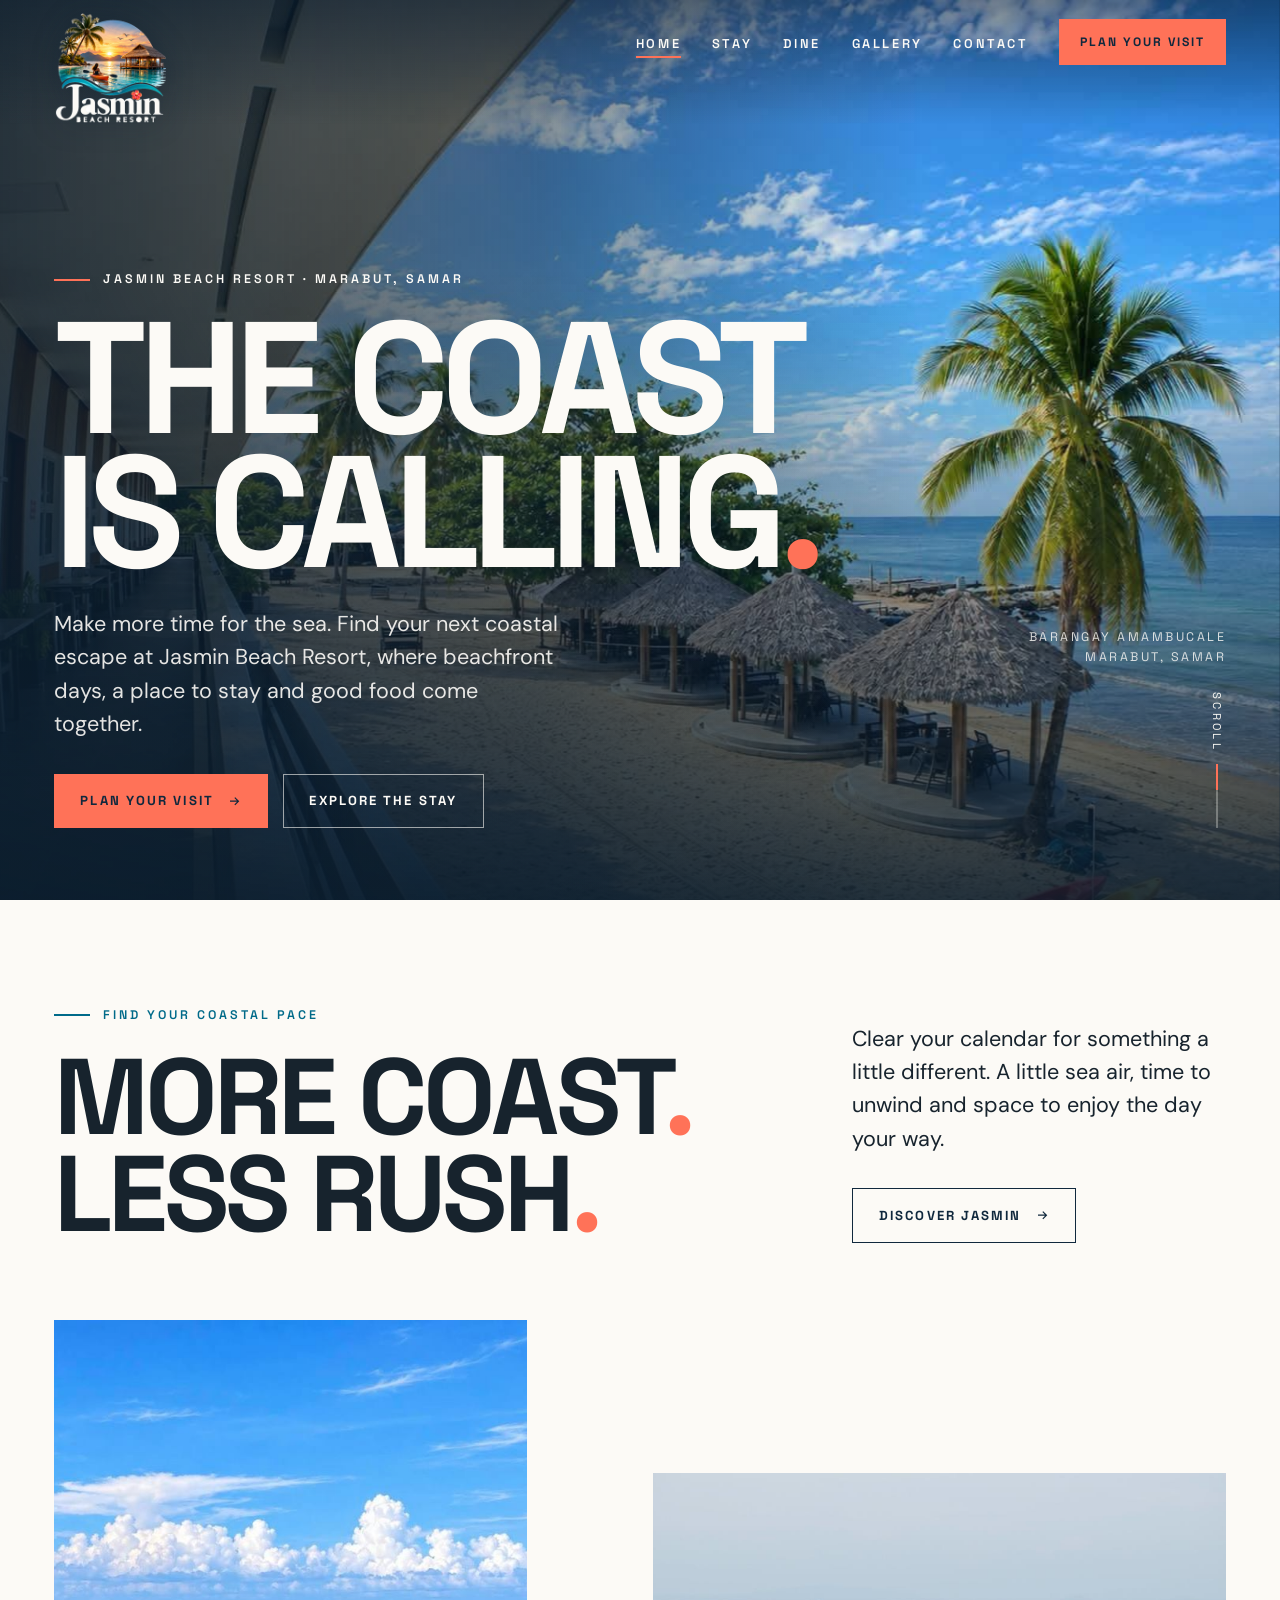
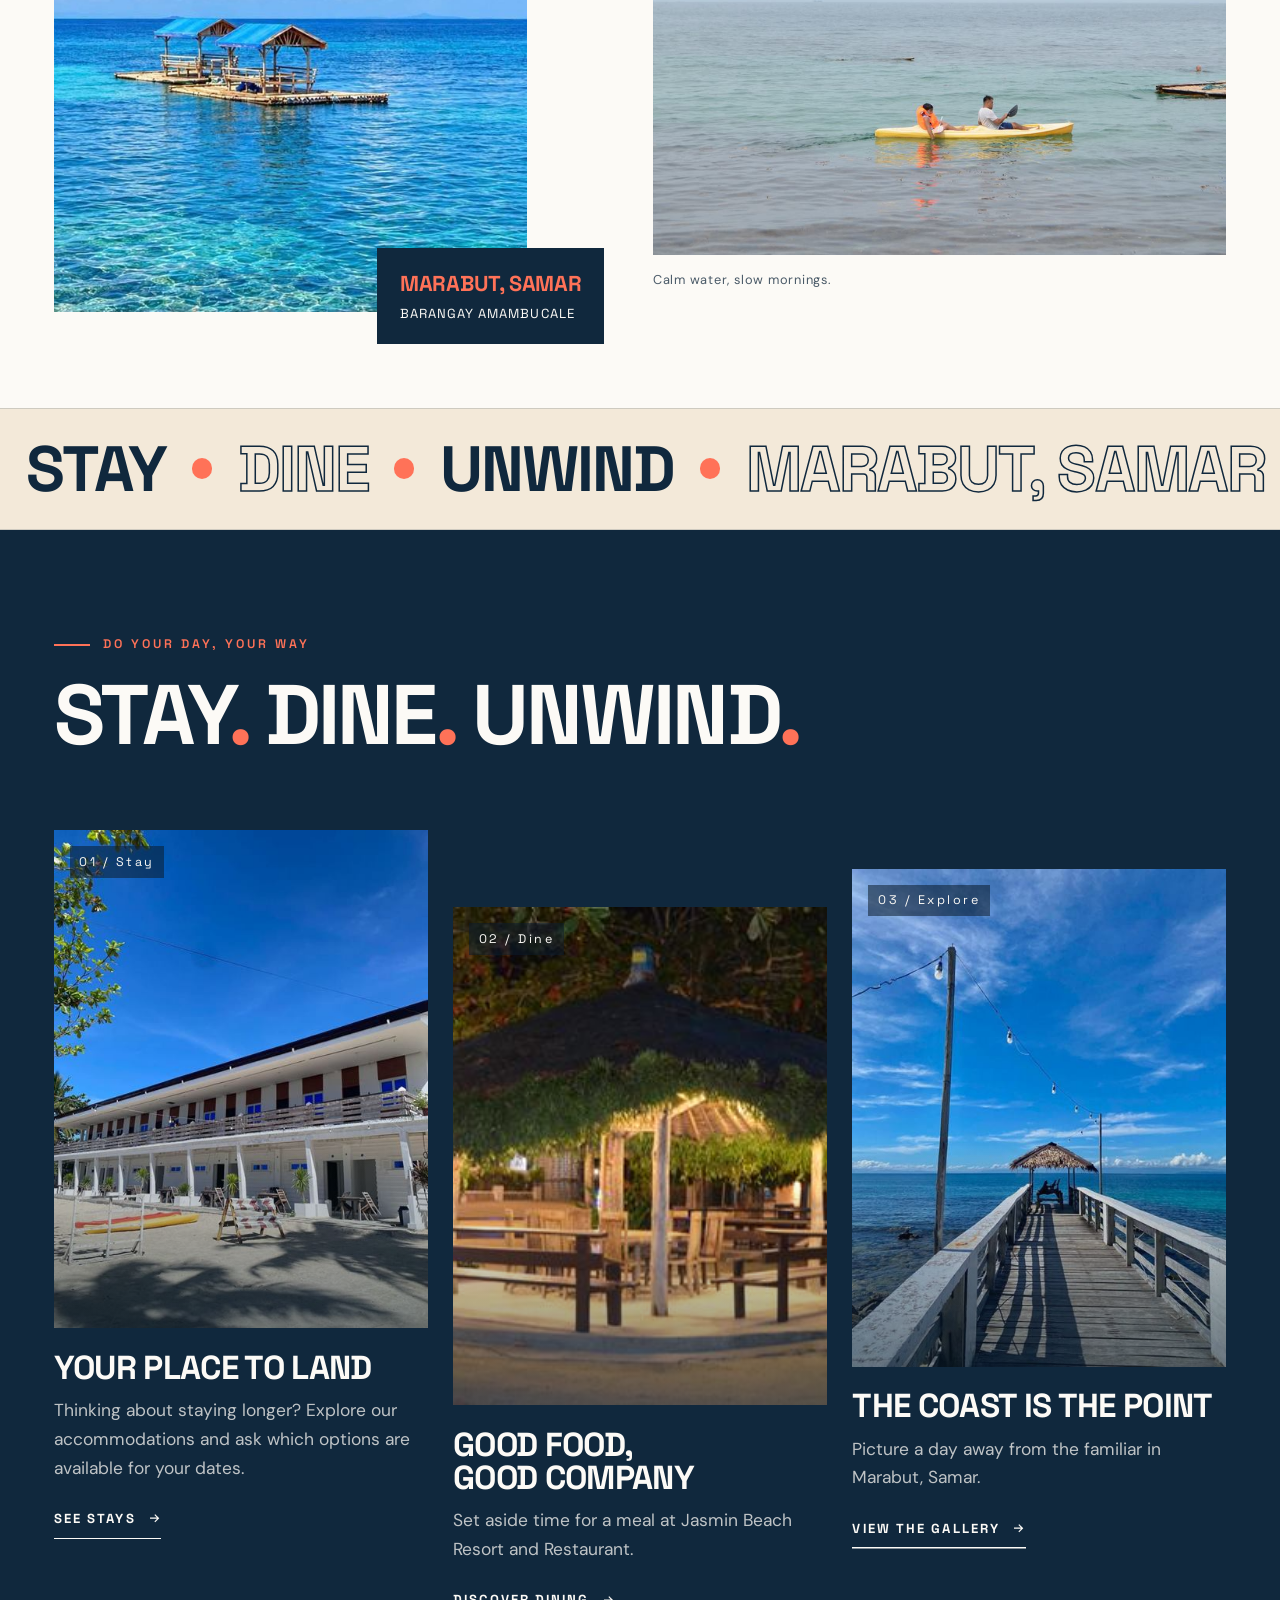
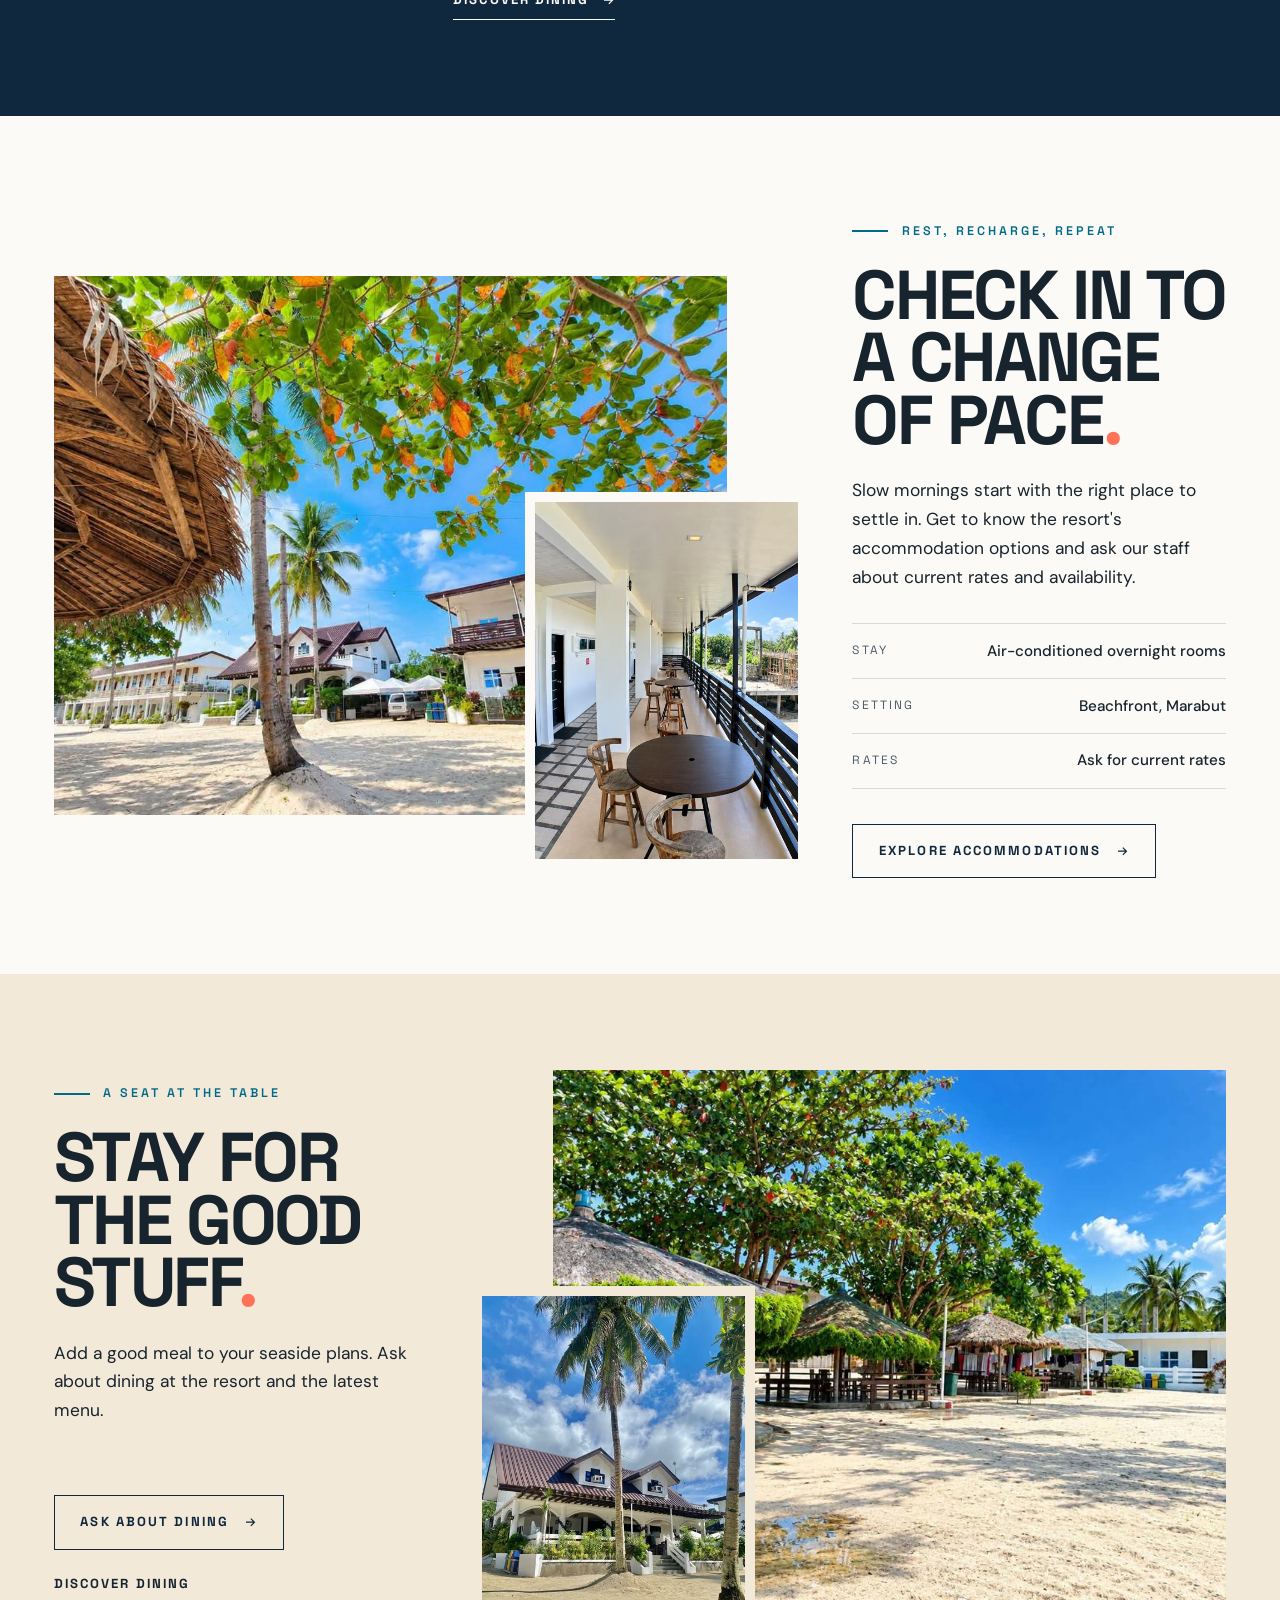
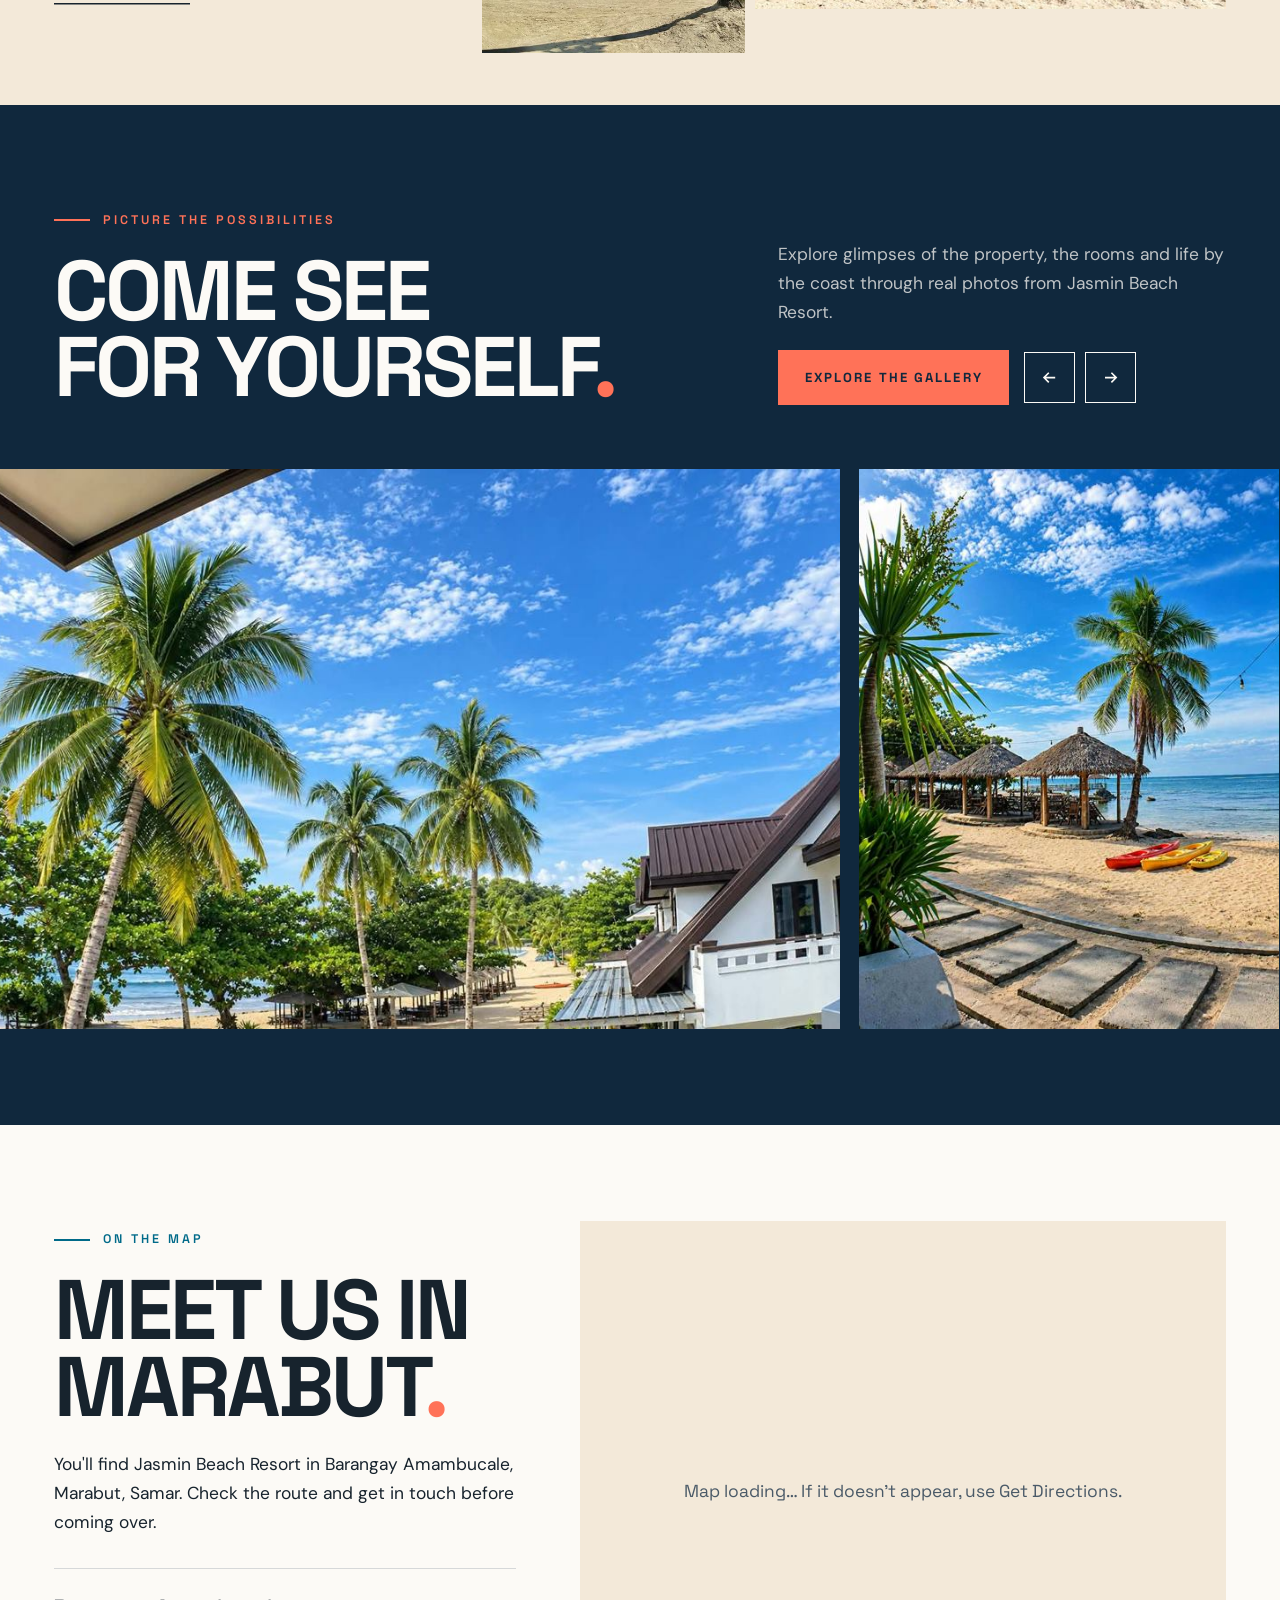
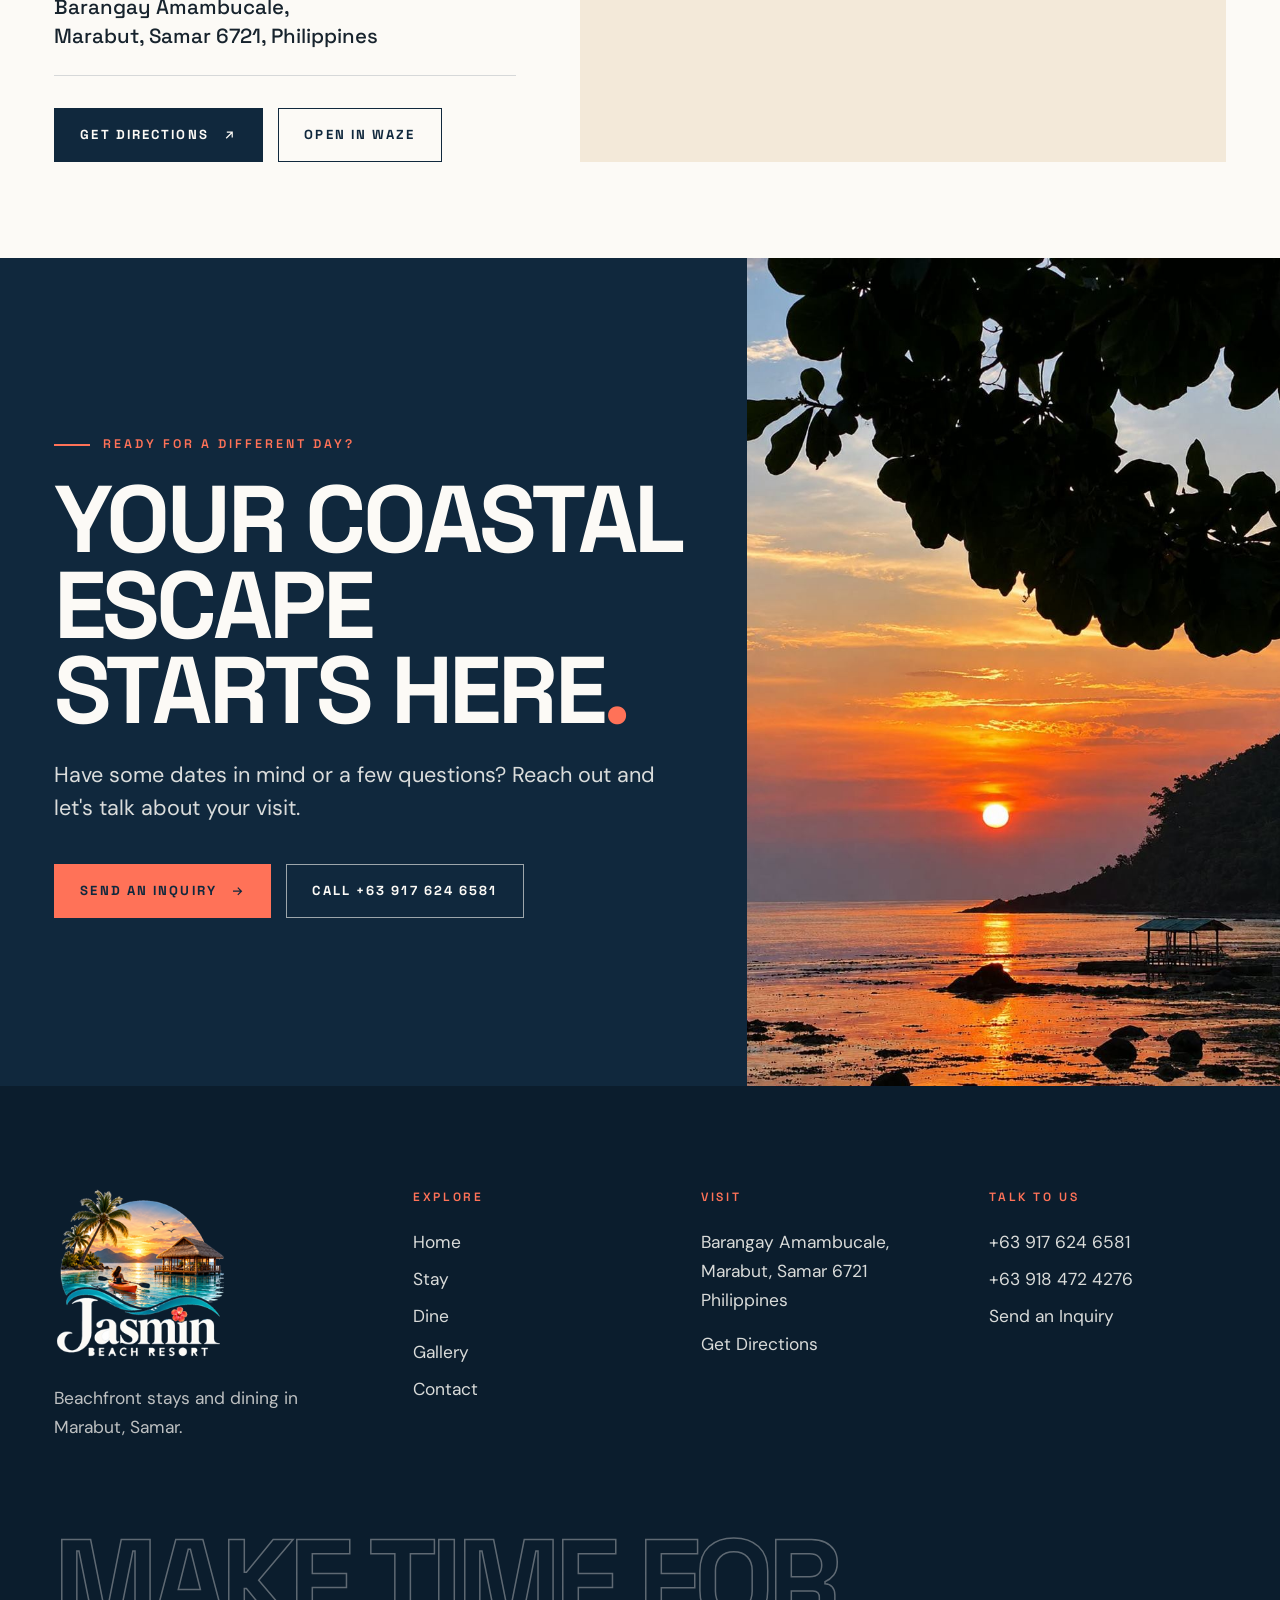
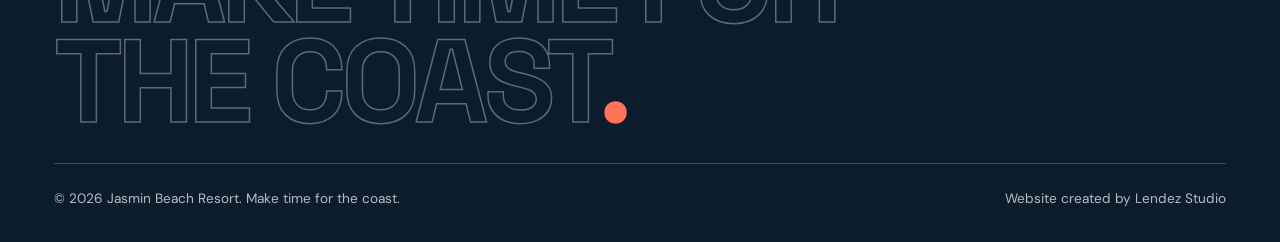
==== commit f02b8c0e: "Move the site back into docs/ to match the Pages source GitHub Pages is set to publish from /docs, s" ====
--- a/docs/index.html
+++ b/docs/index.html
@@ -67,7 +67,7 @@
   <header class="site-header">
     <div class="container header-inner">
       <a class="brand" href="./" aria-label="Jasmin Beach Resort home">
-        <img src="assets/img/brand/logo-240.jpg" srcset="assets/img/brand/logo-240.jpg 240w, assets/img/brand/logo-480.jpg 480w" sizes="100px" width="240" height="242" alt="Jasmin Beach Resort">
+        <img class="logo-light" src="assets/img/brand/logo-light-240.png" width="240" height="242" alt="Jasmin Beach Resort"><img class="logo-color" src="assets/img/brand/logo-color-240.png" width="240" height="242" loading="lazy" alt="Jasmin Beach Resort">
       </a>
       <nav class="primary-nav" aria-label="Main">
         <ul>
@@ -196,7 +196,7 @@
         <div class="experience__head">
           <div data-reveal>
             <p class="eyebrow">Do your day, your way</p>
-            <h2 class="h2" id="experience-title">Stay<span class="dot">.</span> Dine<span class="dot">.</span><br>Unwind<span class="dot">.</span></h2>
+            <h2 class="h2" id="experience-title">Stay<span class="dot">.</span> Dine<span class="dot">.</span> Unwind<span class="dot">.</span></h2>
           </div>
         </div>
         <div class="tiles">
@@ -392,7 +392,7 @@
     <div class="container">
       <div class="footer-grid">
         <div class="footer-brand">
-          <img src="assets/img/brand/logo-240.jpg" srcset="assets/img/brand/logo-240.jpg 240w, assets/img/brand/logo-480.jpg 480w" sizes="150px" width="240" height="242" loading="lazy" alt="Jasmin Beach Resort">
+          <img src="assets/img/brand/logo-light-240.png" width="240" height="242" loading="lazy" alt="Jasmin Beach Resort">
           <p>Beachfront stays and dining in Marabut, Samar.</p>
         </div>
         <div class="footer-col">
--- a/docs/assets/css/styles.css
+++ b/docs/assets/css/styles.css
@@ -37,7 +37,7 @@
 
   --gutter: clamp(1rem, 4.2vw, 4rem);
   --max: 1440px;
-  --section: clamp(5rem, 11vw, 10rem);
+  --section: clamp(4rem, 7.5vw, 7.5rem);
   --header-h: 84px;
   --ease: cubic-bezier(0.22, 1, 0.36, 1);
   --ease-in-out: cubic-bezier(0.65, 0, 0.35, 1);
@@ -262,27 +262,22 @@
   gap: clamp(1rem, 2.4vw, 2.5rem);
 }
 
-/* The logo hangs from the top edge like a printed tag, keeping the full-colour
-   artwork readable over photography. */
+/* Transparent logo: a light-wordmark version over photography and navy, the
+   full-colour version once the header turns solid. */
 .brand {
   position: absolute;
-  top: 0;
-  left: 0;
+  top: 0.75rem;
+  left: var(--gutter);
   display: block;
-  padding: 0.55rem 0.75rem 0.75rem;
-  background: #fff;
-  box-shadow: 0 18px 40px -22px rgba(11, 29, 45, 0.55);
-  transition: padding 0.4s var(--ease), transform 0.45s var(--ease);
-}
-.brand img { width: 100px; height: auto; transition: width 0.4s var(--ease); }
-.is-solid .brand img, .header-solid .brand img { width: 74px; }
-.brand::after {
-  content: "";
-  position: absolute;
-  left: 0; right: 0; bottom: 0;
-  height: 4px;
-  background: var(--coral);
-}
+  transition: top 0.4s var(--ease), transform 0.45s var(--ease);
+}
+.brand img { width: 112px; height: auto; transition: width 0.4s var(--ease); }
+.brand .logo-light { filter: drop-shadow(0 4px 14px rgba(11, 29, 45, 0.45)); }
+.brand .logo-color { display: none; }
+.is-solid .brand, .header-solid .brand { top: 0.45rem; }
+.is-solid .brand img, .header-solid .brand img { width: 70px; }
+.is-solid .brand .logo-light, .header-solid .brand .logo-light { display: none; }
+.is-solid .brand .logo-color, .header-solid .brand .logo-color { display: block; }
 
 .primary-nav ul {
   display: flex;
@@ -628,7 +623,7 @@
 /* ---------- Experience tiles ---------- */
 .experience__head {
   display: grid;
-  grid-template-columns: minmax(0, 1fr) minmax(0, 0.7fr);
+  grid-template-columns: minmax(0, 1fr);
   gap: 2rem;
   align-items: end;
   margin-bottom: clamp(3rem, 6vw, 5rem);
@@ -1091,7 +1086,8 @@
 .lightbox__caption { padding: 1rem var(--gutter) 1.5rem; text-align: center; color: rgba(252, 250, 246, 0.85); font-size: 0.95rem; min-height: 3.5rem; }
 
 /* ---------- Contact ---------- */
-.contact-hero__grid { display: grid; grid-template-columns: minmax(0, 1.4fr) minmax(0, 1fr); gap: clamp(2rem, 5vw, 5rem); align-items: end; }
+.contact-hero__grid { display: grid; grid-template-columns: minmax(0, 1.4fr) minmax(0, 1fr); gap: clamp(2rem, 5vw, 5rem); align-items: center; }
+.contact-hero__grid .h1 { font-size: clamp(3rem, 7.4vw, 8.4rem); max-width: none; }
 .contact-hero__media { position: relative; }
 .contact-hero__media img { aspect-ratio: 4 / 5; width: 100%; object-fit: cover; animation: fade-up 1.1s 0.3s var(--ease) both; }
 
@@ -1222,7 +1218,7 @@
   grid-template-columns: minmax(0, 1.3fr) repeat(3, minmax(0, 1fr));
   gap: clamp(2rem, 4vw, 4rem);
 }
-.footer-brand img { width: 150px; background: #fff; padding: 0.75rem; }
+.footer-brand img { width: 170px; }
 .footer-brand p { margin-top: 1.5rem; max-width: 22rem; color: var(--muted-light); }
 .footer-col h2 {
   font-family: var(--font-display);
@@ -1292,15 +1288,29 @@
   transition: opacity 1s var(--ease), transform 1.1s var(--ease);
   transition-delay: var(--d, 0s);
 }
+/* Image reveal: a panel in the section colour lifts off the photo. The element
+   itself is never clipped, so IntersectionObserver and lazy-loading still see it. */
 .js [data-reveal="mask"] {
+  position: relative;
   opacity: 1;
   transform: none;
-  clip-path: inset(100% 0 0 0);
-  transition: clip-path 1.3s var(--ease-in-out);
+}
+.js [data-reveal="mask"]::after {
+  content: "";
+  position: absolute;
+  inset: -1px;
+  z-index: 1;
+  background: var(--reveal-bg, var(--paper));
+  transform-origin: top;
+  transition: transform 1.2s var(--ease-in-out);
   transition-delay: var(--d, 0s);
-}
-.js [data-reveal="mask"] img { transform: scale(1.15); transition: transform 1.6s var(--ease); transition-delay: var(--d, 0s); }
-.js [data-reveal].is-visible { opacity: 1; transform: none; clip-path: inset(0 0 0 0); }
+  pointer-events: none;
+}
+.section--sand { --reveal-bg: var(--sand); }
+.section--navy { --reveal-bg: var(--navy); }
+.js [data-reveal="mask"] img { transform: scale(1.12); transition: transform 1.6s var(--ease); transition-delay: var(--d, 0s); }
+.js [data-reveal].is-visible { opacity: 1; transform: none; }
+.js [data-reveal="mask"].is-visible::after { transform: scaleY(0); }
 .js [data-reveal="mask"].is-visible img { transform: none; }
 
 /* ---------- Cross-page transitions (supporting browsers) ---------- */
@@ -1326,8 +1336,8 @@
 
 @media (max-width: 900px) {
   :root { --header-h: 72px; }
-  .brand img { width: 80px; }
-  .is-solid .brand img, .header-solid .brand img { width: 62px; }
+  .brand img { width: 86px; }
+  .is-solid .brand img, .header-solid .brand img { width: 58px; }
 
   .hero__bottom { grid-template-columns: 1fr; }
   .hero__aside { display: none; }
@@ -1410,7 +1420,8 @@
     transition-delay: 0s !important;
   }
   .marquee__track { animation: none; }
-  .js [data-reveal], .js [data-reveal="mask"] { opacity: 1; transform: none; clip-path: none; }
+  .js [data-reveal], .js [data-reveal="mask"] { opacity: 1; transform: none; }
+  .js [data-reveal="mask"]::after { display: none; }
   .js [data-reveal="mask"] img { transform: none; }
   @view-transition { navigation: none; }
 }
